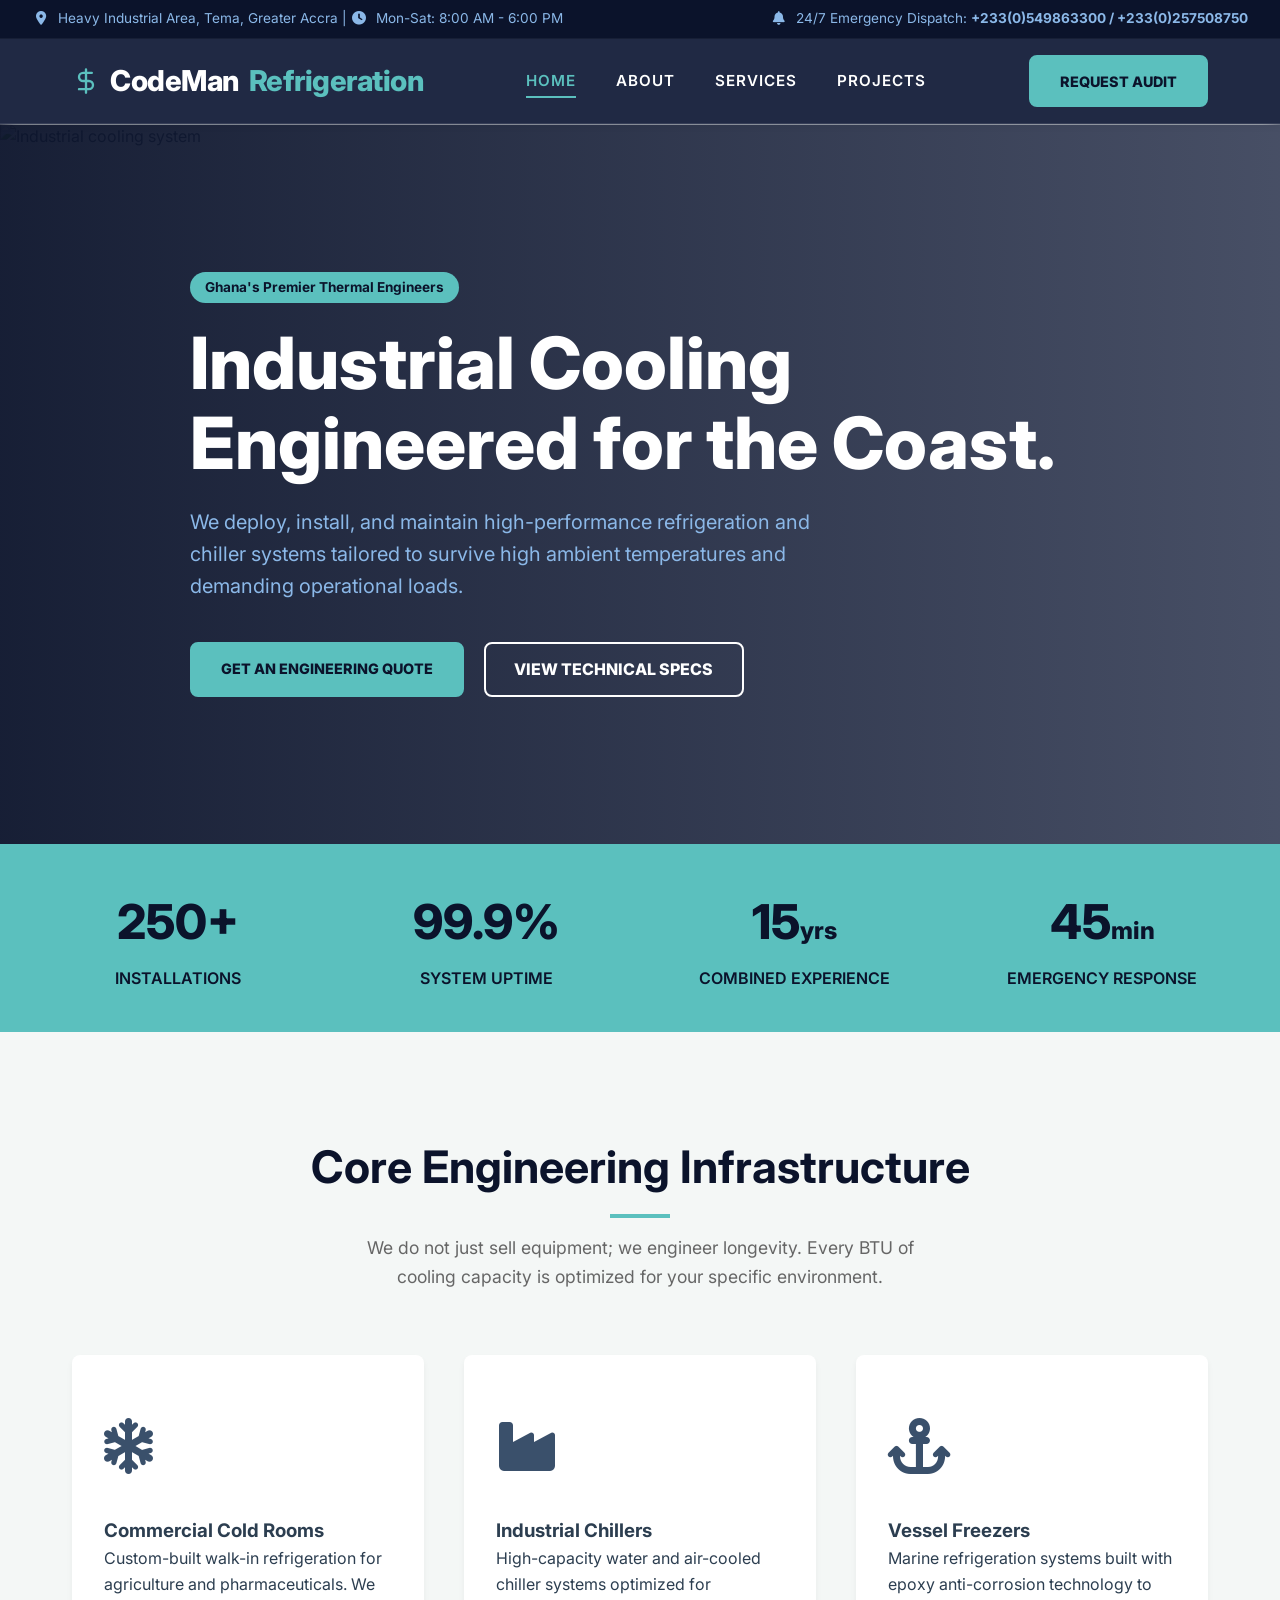
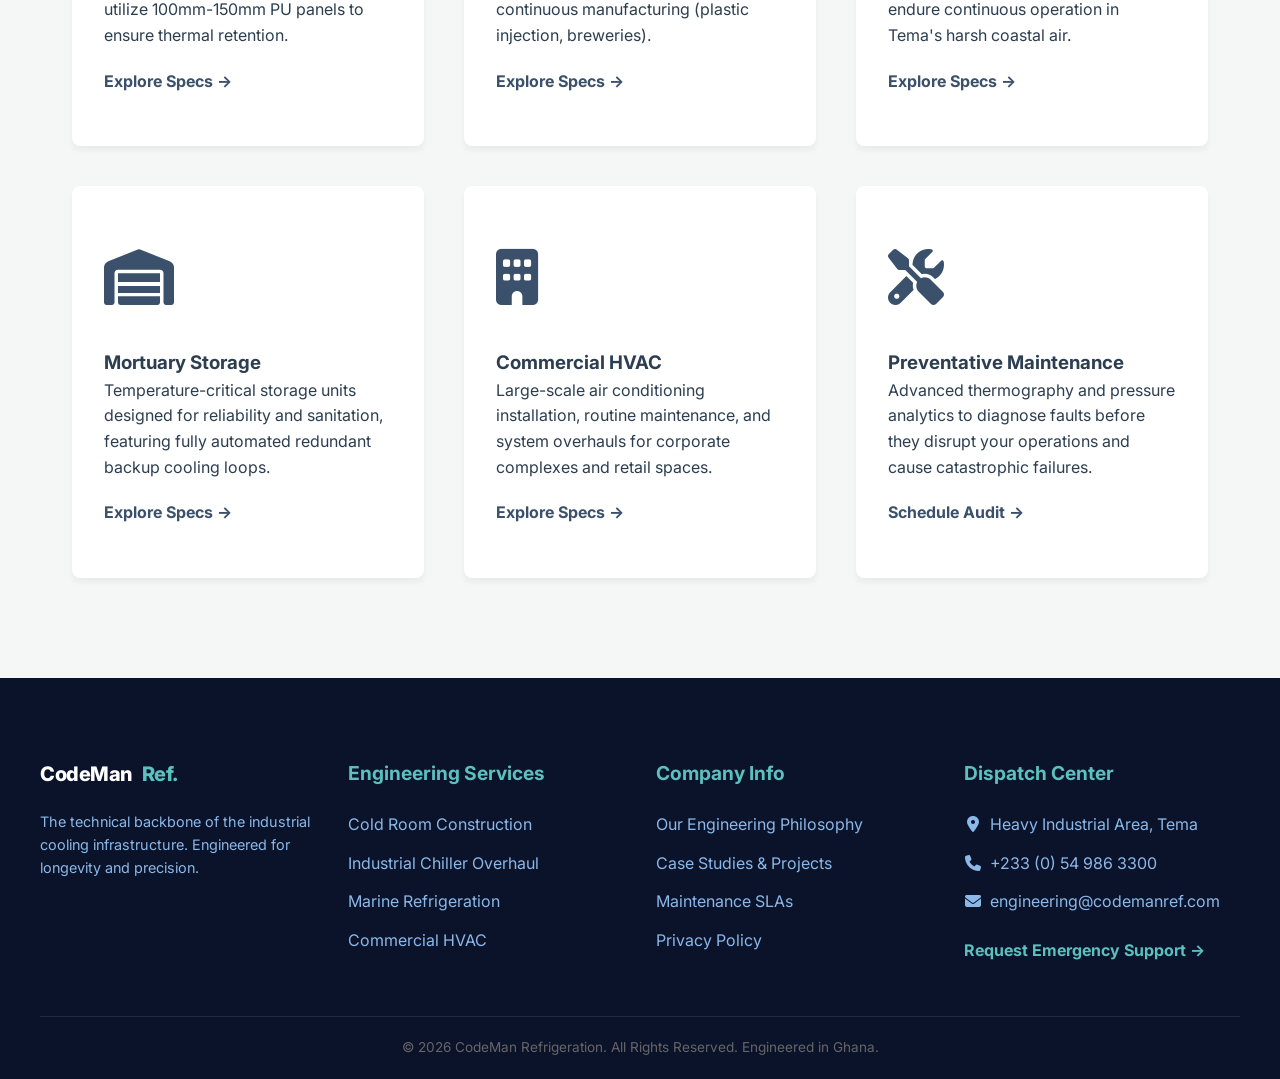
==== index.html @ f64a1ad2 "Add files via upload" ====
<!DOCTYPE html>
<html lang="en">
<head>
    <meta charset="UTF-8">
    <meta name="viewport" content="width=device-width, initial-scale=1.0">
    <meta name="description" content="Top-tier commercial cooling and industrial refrigeration engineering in Tema, Ghana.">
    <title>CodeMan Refrigeration | Top-Tier Cooling</title>
    <link rel="stylesheet" href="style.css">
    <link rel="stylesheet" href="https://cdnjs.cloudflare.com/ajax/libs/font-awesome/6.5.1/css/all.min.css">
</head>
<body>

    <div class="topbar">
        <div><i class="fa-solid fa-location-dot inline-icon"></i>Heavy Industrial Area, Tema, Greater Accra | <i class="fa-solid fa-clock inline-icon"></i>Mon-Sat: 8:00 AM - 6:00 PM</div>
        <div><i class="fa-solid fa-bell inline-icon"></i>24/7 Emergency Dispatch: <strong>+233(0)549863300 / +233(0)257508750</strong></div>
    </div>

    <header>
        <div class="nav-container">
            <a href="index.html" class="logo">
                <svg width="28" height="28" viewBox="0 0 24 24" fill="none" stroke="var(--highlight)" stroke-width="2" stroke-linecap="round" stroke-linejoin="round"><path d="M12 2v20M17 5H9.5a3.5 3.5 0 0 0 0 7h5a3.5 3.5 0 0 1 0 7H6"/></svg>
                CodeMan<span>Refrigeration</span>
            </a>
            <nav class="nav-links">
                <a href="index.html" class="active">Home</a>
                <a href="about.html">About</a>
                <a href="services.html">Services</a>
                <a href="projects.html">Projects</a>
            </nav>
            <a href="contact.html" class="btn-primary">Request Audit</a>
        </div>
    </header>

    <section class="hero" style="min-height: 80vh; position: relative; display: flex; align-items: center; overflow: hidden;">
        <!-- Image Slider -->
        <div class="hero-slider">
            <img class="hero-slide" src="https://images.unsplash.com/photo-1581092160562-40aa08e78837?ixlib=rb-4.0.3&auto=format&fit=crop&w=1920&q=80" alt="Industrial cooling system" style="display: block;">
            <img class="hero-slide" src="https://images.unsplash.com/photo-1581092918056-0c4c3acd3789?ixlib=rb-4.0.3&auto=format&fit=crop&w=1920&q=80" alt="Refrigeration unit" style="display: none;">
            <img class="hero-slide" src="https://images.unsplash.com/photo-1585771724684-38269d6639fd?ixlib=rb-4.0.3&auto=format&fit=crop&w=1920&q=80" alt="Industrial facility" style="display: none;">
            <img class="hero-slide" src="https://images.unsplash.com/photo-1581092156562-40aa08e78837?ixlib=rb-4.0.3&auto=format&fit=crop&w=1920&q=80" alt="Thermal systems" style="display: none;">
            <img class="hero-slide" src="https://images.unsplash.com/photo-1581092916550-e323be2ae537?ixlib=rb-4.0.3&auto=format&fit=crop&w=1920&q=80" alt="Cooling equipment" style="display: none;">
        </div>
        
        <!-- Dark Overlay -->
        <div class="hero-overlay"></div>
        
        <div class="container animate-fade-in" style="padding: 0 2rem; color: var(--text-light); position: relative; z-index: 2;">
            <span style="background: var(--highlight); color: var(--bg-dark); padding: 5px 15px; border-radius: 20px; font-weight: bold; font-size: 0.85rem; margin-bottom: 20px; display: inline-block;">Ghana's Premier Thermal Engineers</span>
            <h1 style="font-size: 4.5rem; line-height: 1.1; font-weight: 800; margin-bottom: 1.5rem; max-width: 900px;">Industrial Cooling Engineered for the Coast.</h1>
            <p style="font-size: 1.25rem; color: var(--text-muted); max-width: 650px; margin-bottom: 2.5rem;">We deploy, install, and maintain high-performance refrigeration and chiller systems tailored to survive high ambient temperatures and demanding operational loads.</p>
            <div style="display: flex; gap: 20px; flex-wrap: wrap;">
                <a href="contact.html" class="btn-primary">Get an Engineering Quote</a>
                <a href="services.html" class="btn-secondary">View Technical Specs</a>
            </div>
        </div>
    </section>

    <section style="background-color: var(--highlight); color: var(--bg-dark); padding: 40px 0;">
        <div class="container grid-4 text-center">
            <div>
                <h2 style="font-size: 3rem; font-weight: 800; margin-bottom: 5px;">250+</h2>
                <p style="font-weight: 600; text-transform: uppercase;">Installations</p>
            </div>
            <div>
                <h2 style="font-size: 3rem; font-weight: 800; margin-bottom: 5px;">99.9%</h2>
                <p style="font-weight: 600; text-transform: uppercase;">System Uptime</p>
            </div>
            <div>
                <h2 style="font-size: 3rem; font-weight: 800; margin-bottom: 5px;">15<span style="font-size: 1.5rem;">yrs</span></h2>
                <p style="font-weight: 600; text-transform: uppercase;">Combined Experience</p>
            </div>
            <div>
                <h2 style="font-size: 3rem; font-weight: 800; margin-bottom: 5px;">45<span style="font-size: 1.5rem;">min</span></h2>
                <p style="font-weight: 600; text-transform: uppercase;">Emergency Response</p>
            </div>
        </div>
    </section>

    <section class="section-padding container">
        <div class="section-header">
            <h2>Core Engineering Infrastructure</h2>
            <p style="color: #666; font-size: 1.1rem; max-width: 600px; margin: 0 auto;">We do not just sell equipment; we engineer longevity. Every BTU of cooling capacity is optimized for your specific environment.</p>
        </div>
        
        <div class="grid-3">
            <article class="service-card">
                <div class="service-icon"><i class="fa-solid fa-snowflake"></i></div>
                <h3>Commercial Cold Rooms</h3>
                <p style="flex-grow: 1;">Custom-built walk-in refrigeration for agriculture and pharmaceuticals. We utilize 100mm-150mm PU panels to ensure thermal retention.</p>
                <a href="services.html#coldrooms" style="color: var(--accent-blue); font-weight: bold; text-decoration: none; margin-top: 20px; display: inline-block;">Explore Specs &rarr;</a>
            </article>
            
            <article class="service-card">
                <div class="service-icon"><i class="fa-solid fa-industry"></i></div>
                <h3>Industrial Chillers</h3>
                <p style="flex-grow: 1;">High-capacity water and air-cooled chiller systems optimized for continuous manufacturing (plastic injection, breweries).</p>
                <a href="services.html#chillers" style="color: var(--accent-blue); font-weight: bold; text-decoration: none; margin-top: 20px; display: inline-block;">Explore Specs &rarr;</a>
            </article>
            
            <article class="service-card">
                <div class="service-icon"><i class="fa-solid fa-anchor"></i></div>
                <h3>Vessel Freezers</h3>
                <p style="flex-grow: 1;">Marine refrigeration systems built with epoxy anti-corrosion technology to endure continuous operation in Tema's harsh coastal air.</p>
                <a href="services.html#marine" style="color: var(--accent-blue); font-weight: bold; text-decoration: none; margin-top: 20px; display: inline-block;">Explore Specs &rarr;</a>
            </article>

            <article class="service-card">
                <div class="service-icon"><i class="fa-solid fa-warehouse"></i></div>
                <h3>Mortuary Storage</h3>
                <p style="flex-grow: 1;">Temperature-critical storage units designed for reliability and sanitation, featuring fully automated redundant backup cooling loops.</p>
                <a href="services.html#mortuary" style="color: var(--accent-blue); font-weight: bold; text-decoration: none; margin-top: 20px; display: inline-block;">Explore Specs &rarr;</a>
            </article>

            <article class="service-card">
                <div class="service-icon"><i class="fa-solid fa-building"></i></div>
                <h3>Commercial HVAC</h3>
                <p style="flex-grow: 1;">Large-scale air conditioning installation, routine maintenance, and system overhauls for corporate complexes and retail spaces.</p>
                <a href="services.html#hvac" style="color: var(--accent-blue); font-weight: bold; text-decoration: none; margin-top: 20px; display: inline-block;">Explore Specs &rarr;</a>
            </article>

            <article class="service-card">
                <div class="service-icon"><i class="fa-solid fa-tools"></i></div>
                <h3>Preventative Maintenance</h3>
                <p style="flex-grow: 1;">Advanced thermography and pressure analytics to diagnose faults before they disrupt your operations and cause catastrophic failures.</p>
                <a href="contact.html" style="color: var(--accent-blue); font-weight: bold; text-decoration: none; margin-top: 20px; display: inline-block;">Schedule Audit &rarr;</a>
            </article>
        </div>
    </section>

    <footer class="fat-footer">
        <div class="container grid-4 footer-top">
            <div style="grid-column: span 1;">
                <a href="index.html" class="logo" style="margin-bottom: 20px;">CodeMan<span>Ref.</span></a>
                <p style="color: var(--text-muted); font-size: 0.9rem;">The technical backbone of the industrial cooling infrastructure. Engineered for longevity and precision.</p>
            </div>
            
            <div class="footer-lists">
                <h4>Engineering Services</h4>
                <ul>
                    <li><a href="services.html#coldrooms">Cold Room Construction</a></li>
                    <li><a href="services.html#chillers">Industrial Chiller Overhaul</a></li>
                    <li><a href="services.html#marine">Marine Refrigeration</a></li>
                    <li><a href="services.html#hvac">Commercial HVAC</a></li>
                </ul>
            </div>

            <div class="footer-lists">
                <h4>Company Info</h4>
                <ul>
                    <li><a href="about.html">Our Engineering Philosophy</a></li>
                    <li><a href="projects.html">Case Studies & Projects</a></li>
                    <li><a href="terms.html">Maintenance SLAs</a></li>
                    <li><a href="privacy.html">Privacy Policy</a></li>
                </ul>
            </div>

            <div class="footer-lists">
                <h4>Dispatch Center</h4>
                <ul>
                    <li style="color: var(--text-muted);"><i class="fa-solid fa-location-dot inline-icon"></i>Heavy Industrial Area, Tema</li>
                    <li style="color: var(--text-muted);"><i class="fa-solid fa-phone inline-icon"></i>+233 (0) 54 986 3300</li>
                    <li style="color: var(--text-muted);"><i class="fa-solid fa-envelope inline-icon"></i>engineering@codemanref.com</li>
                    <li><a href="contact.html" style="color: var(--highlight); font-weight: bold; display: inline-block; margin-top: 10px;">Request Emergency Support &rarr;</a></li>
                </ul>
            </div>
        </div>
        <div class="container text-center" style="font-size: 0.85rem; color: #666;">
            <p>&copy; 2026 CodeMan Refrigeration. All Rights Reserved. Engineered in Ghana.</p>
        </div>
    </footer>

    <script>
        // Hero Image Slider Auto-Rotate
        let currentSlide = 0;
        const slides = document.querySelectorAll('.hero-slide');
        const totalSlides = slides.length;

        function showSlide(n) {
            slides.forEach(slide => slide.classList.remove('active'));
            slides[n].classList.add('active');
        }

        function nextSlide() {
            currentSlide = (currentSlide + 1) % totalSlides;
            showSlide(currentSlide);
        }

        // Initialize first slide as active
        showSlide(0);

        // Auto-rotate every 5 seconds
        setInterval(nextSlide, 5000);
    </script>

</body>
</html>
---- style.css ----
/* ==========================================================================
   CodeMan Refrigeration - Master Stylesheet
   ========================================================================== */

@import url('https://fonts.googleapis.com/css2?family=Inter:wght@300;400;600;800&family=Roboto+Mono:wght@400;700&display=swap');

:root {
    /* Color Palette */
    --bg-dark: #0B132B;
    --bg-panel: #1C2541;
    --accent-blue: #3A506B;
    --highlight: #5BC0BE;
    --highlight-hover: #4eb0ae;
    --text-light: #FFFFFF;
    --text-muted: #8bb8e8;
    --bg-light: #f4f7f6;
    --text-dark: #2c3e50;
    --danger: #e74c3c;
    --success: #2ecc71;

    /* Typography */
    --font-primary: 'Inter', sans-serif;
    --font-mono: 'Roboto Mono', monospace;

    /* Layout & Transitions */
    --transition: all 0.3s cubic-bezier(0.25, 0.8, 0.25, 1);
    --radius: 8px;
    --shadow-sm: 0 4px 6px rgba(0,0,0,0.05);
    --shadow-md: 0 10px 30px rgba(0,0,0,0.1);
}

/* --- Base Reset & Accessibility --- */
*, *::before, *::after {
    margin: 0;
    padding: 0;
    box-sizing: border-box;
}

html {
    scroll-behavior: smooth;
}

body {
    font-family: var(--font-primary);
    background-color: var(--bg-light);
    color: var(--text-dark);
    line-height: 1.6;
    overflow-x: hidden;
}

/* Custom Scrollbar */
::-webkit-scrollbar { width: 10px; }
::-webkit-scrollbar-track { background: var(--bg-light); }
::-webkit-scrollbar-thumb { background: var(--accent-blue); border-radius: 5px; }
::-webkit-scrollbar-thumb:hover { background: var(--bg-panel); }

/* --- Topbar & Navigation --- */
.topbar {
    background-color: var(--bg-dark);
    color: var(--text-muted);
    font-size: 0.85rem;
    padding: 8px 2rem;
    display: flex;
    justify-content: space-between;
    border-bottom: 1px solid rgba(255,255,255,0.05);
}

header {
    background-color: rgba(28, 37, 65, 0.98);
    backdrop-filter: blur(10px);
    position: sticky;
    width: 100%;
    top: 0;
    z-index: 1000;
    border-bottom: 1px solid rgba(255, 255, 255, 0.1);
    box-shadow: var(--shadow-sm);
}

.nav-container {
    max-width: 1200px;
    margin: 0 auto;
    padding: 1rem 2rem;
    display: flex;
    justify-content: space-between;
    align-items: center;
}

.logo {
    font-size: 1.8rem;
    font-weight: 800;
    color: var(--text-light);
    text-decoration: none;
    letter-spacing: -0.5px;
    display: flex;
    align-items: center;
    gap: 10px;
}

.logo span { color: var(--highlight); }

.nav-links {
    display: flex;
    gap: 2.5rem;
}

.nav-links a {
    color: var(--text-light);
    text-decoration: none;
    font-weight: 600;
    font-size: 0.95rem;
    text-transform: uppercase;
    letter-spacing: 1px;
    position: relative;
    transition: var(--transition);
}

.nav-links a::after {
    content: '';
    position: absolute;
    width: 0;
    height: 2px;
    bottom: -5px;
    left: 0;
    background-color: var(--highlight);
    transition: var(--transition);
}

.nav-links a:hover::after, .nav-links a.active::after { width: 100%; }
.nav-links a:hover, .nav-links a.active { color: var(--highlight); }

/* --- Buttons --- */
.btn-primary {
    background-color: var(--highlight);
    color: var(--bg-dark);
    padding: 0.8rem 1.8rem;
    border-radius: var(--radius);
    text-decoration: none;
    font-weight: 800;
    text-transform: uppercase;
    font-size: 0.9rem;
    transition: var(--transition);
    border: 2px solid var(--highlight);
    cursor: pointer;
    display: inline-block;
}

.btn-primary:hover {
    background-color: transparent;
    color: var(--highlight);
    transform: translateY(-2px);
    box-shadow: 0 4px 15px rgba(91, 192, 190, 0.3);
}

.btn-secondary {
    background-color: transparent;
    color: var(--text-light);
    padding: 0.8rem 1.8rem;
    border-radius: var(--radius);
    text-decoration: none;
    font-weight: 800;
    text-transform: uppercase;
    border: 2px solid var(--text-light);
    transition: var(--transition);
}

.btn-secondary:hover {
    background-color: var(--text-light);
    color: var(--bg-dark);
}
.inline-icon {
    display: inline-block;
    width: 1.1rem;
    margin-right: 0.5rem;
    text-align: center;
}
/* --- Layout & Utilities --- */
.section-padding { padding: 100px 2rem; }
.container { max-width: 1200px; margin: 0 auto; }
.text-center { text-align: center; }
.mt-2 { margin-top: 2rem; }
.mb-2 { margin-bottom: 2rem; }

.section-header {
    text-align: center;
    margin-bottom: 4rem;
    max-width: 800px;
    margin-left: auto;
    margin-right: auto;
}

.section-header h2 {
    font-size: 2.8rem;
    color: var(--bg-dark);
    margin-bottom: 1rem;
    position: relative;
    padding-bottom: 15px;
}

.section-header h2::after {
    content: '';
    position: absolute;
    bottom: 0;
    left: 50%;
    transform: translateX(-50%);
    width: 60px;
    height: 4px;
    background-color: var(--highlight);
}

/* --- Grids & Cards --- */
.grid-2 { display: grid; grid-template-columns: repeat(2, 1fr); gap: 3rem; }
.grid-3 { display: grid; grid-template-columns: repeat(auto-fit, minmax(320px, 1fr)); gap: 2.5rem; }
.grid-4 { display: grid; grid-template-columns: repeat(auto-fit, minmax(250px, 1fr)); gap: 2rem; }

.service-card {
    background: #ffffff;
    padding: 3rem 2rem;
    border-radius: var(--radius);
    box-shadow: var(--shadow-sm);
    transition: var(--transition);
    border-bottom: 4px solid transparent;
    height: 100%;
    display: flex;
    flex-direction: column;
}

.service-card:hover {
    transform: translateY(-10px);
    border-bottom: 4px solid var(--highlight);
    box-shadow: var(--shadow-md);
}

.service-icon {
    font-size: 3.5rem;
    margin-bottom: 1.5rem;
    color: var(--accent-blue);
}

/* --- Tables (For Technical Specs) --- */
.tech-table {
    width: 100%;
    border-collapse: collapse;
    margin: 2rem 0;
    background: white;
    box-shadow: var(--shadow-sm);
    border-radius: var(--radius);
    overflow: hidden;
}

.tech-table th, .tech-table td {
    padding: 15px 20px;
    text-align: left;
    border-bottom: 1px solid #eee;
}

.tech-table th {
    background-color: var(--bg-dark);
    color: white;
    font-weight: 600;
}

.tech-table tr:hover { background-color: #f9fcfb; }

/* --- Fat Footer --- */
.fat-footer {
    background-color: var(--bg-dark);
    color: var(--text-light);
    padding: 80px 2rem 20px;
}

.footer-top { border-bottom: 1px solid rgba(255,255,255,0.1); padding-bottom: 40px; margin-bottom: 20px; }
.footer-lists h4 { color: var(--highlight); margin-bottom: 1.5rem; font-size: 1.2rem; }
.footer-lists ul { list-style: none; }
.footer-lists li { margin-bottom: 0.8rem; }
.footer-lists a { color: var(--text-muted); text-decoration: none; transition: var(--transition); }
.footer-lists a:hover { color: var(--highlight); padding-left: 5px; }

/* Ensure footer columns are equal width and content wraps correctly */
.fat-footer .grid-4 { grid-template-columns: repeat(4, 1fr); }
.fat-footer .grid-4 > div { min-width: 0; }
.fat-footer .logo { font-size: 1.25rem; margin-bottom: 0.6rem; }

/* --- Hero Slider --- */
.hero-slider {
    position: absolute;
    top: 0;
    left: 0;
    width: 100%;
    height: 100%;
    z-index: 1;
}

.hero-slide {
    position: absolute;
    top: 0;
    left: 0;
    width: 100%;
    height: 100%;
    object-fit: cover;
    opacity: 0;
    transition: opacity 1s ease-in-out;
}

.hero-slide.active {
    opacity: 1;
}

.hero-overlay {
    position: absolute;
    top: 0;
    left: 0;
    width: 100%;
    height: 100%;
    background: linear-gradient(to right, rgba(11, 19, 43, 0.95), rgba(28, 37, 65, 0.8));
    z-index: 1;
}

/* --- Animations --- */
@keyframes fadeIn {
    from { opacity: 0; transform: translateY(20px); }
    to { opacity: 1; transform: translateY(0); }
}

.animate-fade-in {
    animation: fadeIn 1s cubic-bezier(0.25, 0.8, 0.25, 1) forwards;
}

/* --- Responsive Media Queries --- */
@media (max-width: 992px) {
    .grid-2 { grid-template-columns: 1fr; }
    .hero-content h1 { font-size: 3rem; }
}

@media (max-width: 768px) {
    .nav-links { display: none; /* In production, add a JS hamburger menu here */ }
    .topbar { flex-direction: column; text-align: center; gap: 10px; }
    .section-header h2 { font-size: 2.2rem; }
}
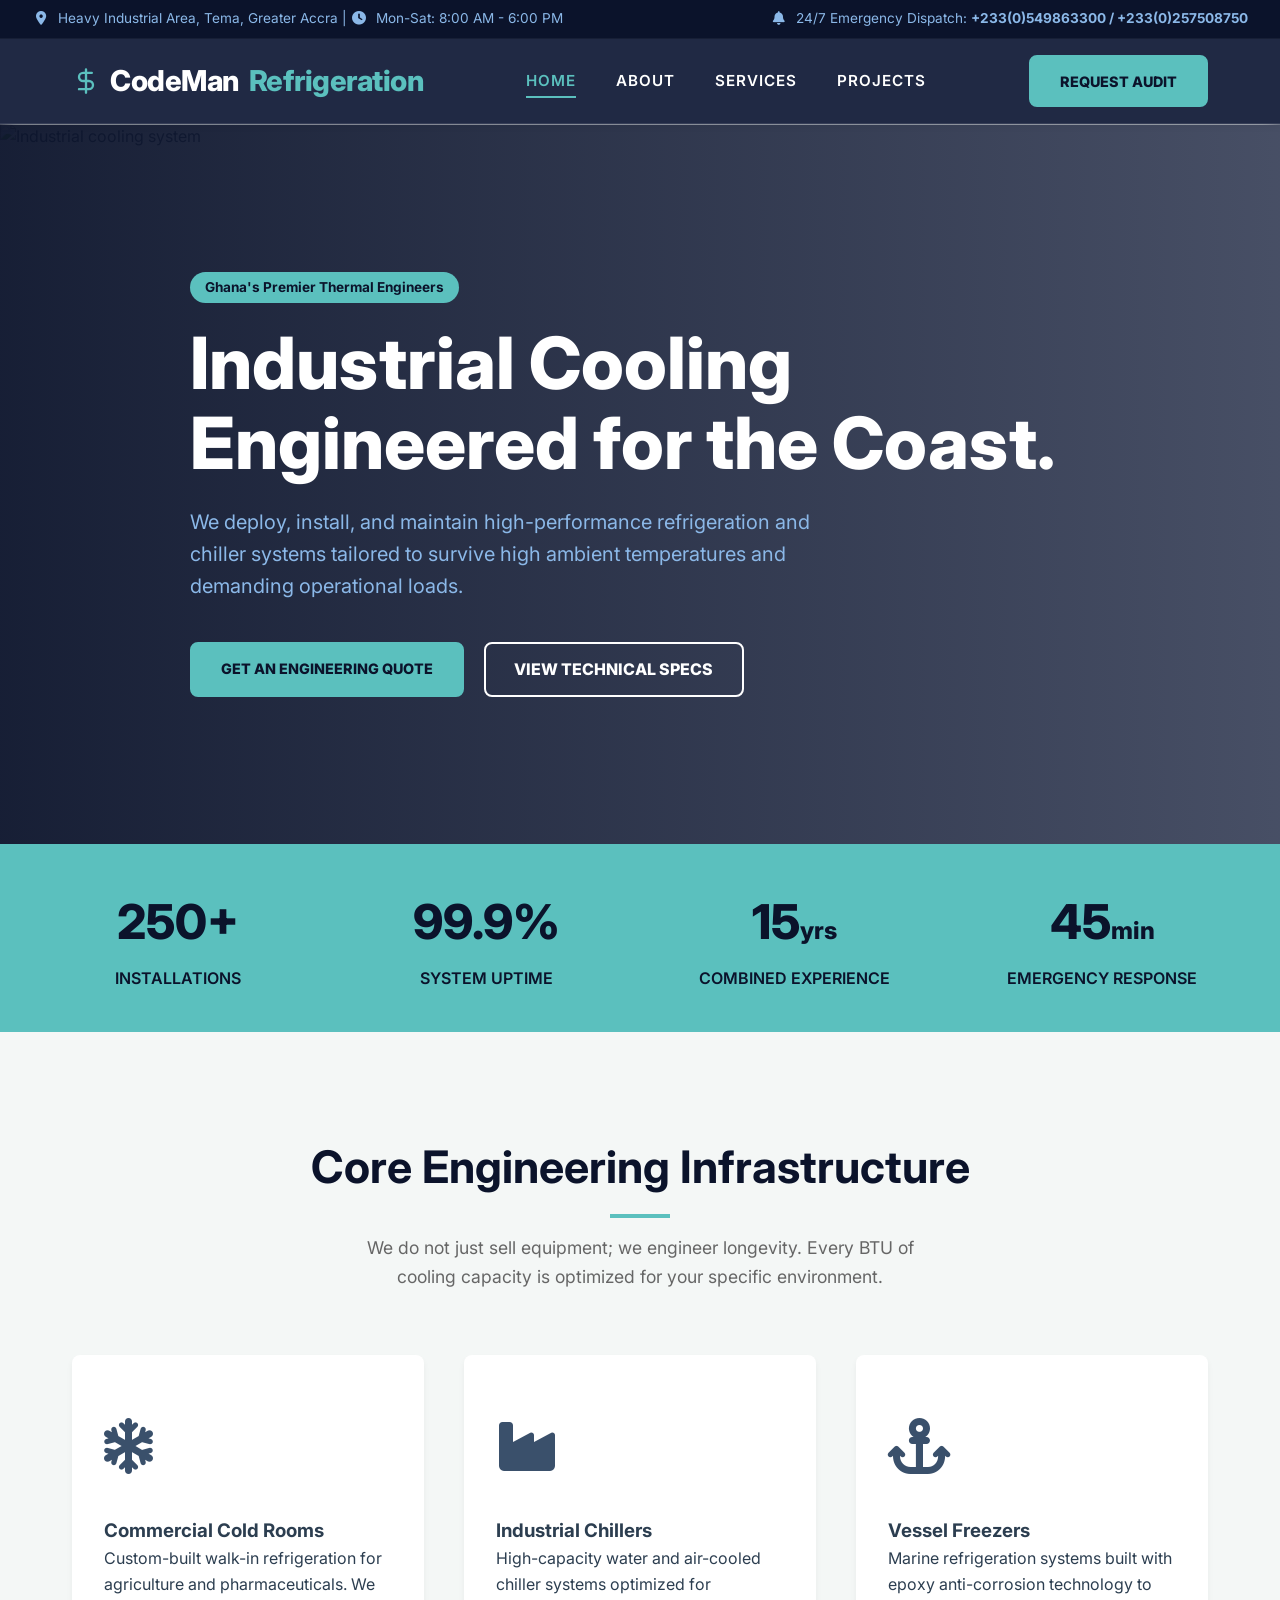
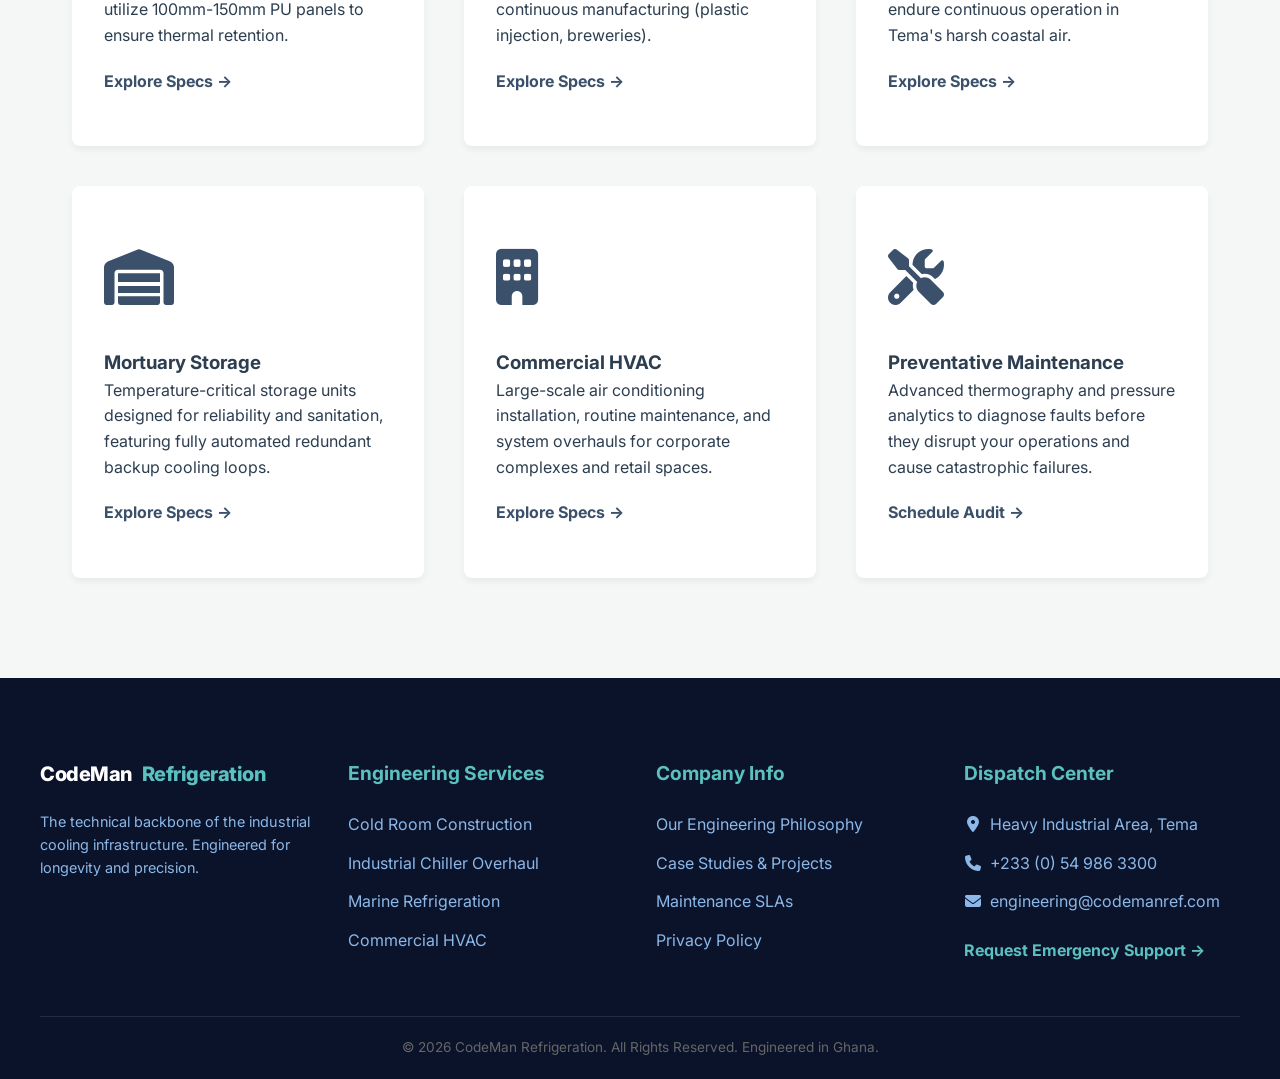
==== commit 0de84e04: "Update index.html" ====
--- a/index.html
+++ b/index.html
@@ -130,7 +130,7 @@
     <footer class="fat-footer">
         <div class="container grid-4 footer-top">
             <div style="grid-column: span 1;">
-                <a href="index.html" class="logo" style="margin-bottom: 20px;">CodeMan<span>Ref.</span></a>
+                <a href="index.html" class="logo" style="margin-bottom: 20px;">CodeMan<span>Refrigeration</span></a>
                 <p style="color: var(--text-muted); font-size: 0.9rem;">The technical backbone of the industrial cooling infrastructure. Engineered for longevity and precision.</p>
             </div>
             
--- a/style.css
+++ b/style.css
@@ -327,12 +327,101 @@
 
 /* --- Responsive Media Queries --- */
 @media (max-width: 992px) {
-    .grid-2 { grid-template-columns: 1fr; }
-    .hero-content h1 { font-size: 3rem; }
+    .grid-2, .grid-3, .grid-4 { grid-template-columns: 1fr; }
+    .section-padding { padding: 70px 1.5rem; }
+    .hero { min-height: 65vh; }
+    .hero h1 { font-size: 3rem !important; max-width: 100% !important; }
+    .hero p { font-size: 1rem !important; max-width: 100% !important; }
+    .service-card { padding: 2rem 1.5rem; }
+    .service-card h3 { font-size: 1.4rem; }
+    .tech-table th, .tech-table td { padding: 12px 14px; }
 }
 
 @media (max-width: 768px) {
-    .nav-links { display: none; /* In production, add a JS hamburger menu here */ }
-    .topbar { flex-direction: column; text-align: center; gap: 10px; }
-    .section-header h2 { font-size: 2.2rem; }
-}+    .topbar {
+        flex-direction: column;
+        text-align: center;
+        gap: 10px;
+        padding: 12px 1rem;
+    }
+
+    header .nav-container {
+        flex-direction: column;
+        align-items: stretch;
+        gap: 1rem;
+        padding: 1rem;
+    }
+
+    .logo {
+        font-size: 1.5rem;
+        justify-content: center;
+    }
+
+    .nav-links {
+        display: flex;
+        flex-wrap: wrap;
+        justify-content: center;
+        gap: 0.5rem;
+        width: 100%;
+        padding: 0;
+        margin: 0;
+    }
+
+    .nav-links a {
+        font-size: 0.9rem;
+        padding: 0.55rem 0.75rem;
+        border-radius: 999px;
+        background: rgba(255,255,255,0.08);
+        white-space: nowrap;
+    }
+
+    .nav-links a:hover,
+    .nav-links a.active {
+        background: rgba(91, 192, 190, 0.15);
+    }
+
+    .btn-primary,
+    .btn-secondary {
+        width: 100%;
+        text-align: center;
+        padding-left: 0;
+        padding-right: 0;
+    }
+
+    .section-header h2 { font-size: 2rem; }
+    .section-header { margin-bottom: 2.5rem; }
+
+    .hero { min-height: 60vh; padding-top: 1rem; padding-bottom: 1rem; }
+    .hero-overlay { background: linear-gradient(to top, rgba(11, 19, 43, 0.95), rgba(28, 37, 65, 0.6)); }
+
+    .hero .container { padding: 0 1rem; }
+    .hero h1,
+    .hero p,
+    .section-header p,
+    .service-card p,
+    .footer-lists li {
+        word-break: break-word;
+        overflow-wrap: break-word;
+    }
+
+    .fat-footer .grid-4 { grid-template-columns: 1fr; gap: 1.5rem; }
+    .fat-footer { padding: 60px 1rem 20px; }
+    .footer-top { display: grid; grid-template-columns: 1fr; gap: 2rem; border-bottom: none; padding-bottom: 0; margin-bottom: 0; }
+    .fat-footer .logo { margin-bottom: 0.75rem; }
+}
+
+@media (max-width: 576px) {
+    .nav-links { gap: 0.4rem; }
+    .nav-links a { font-size: 0.82rem; padding: 0.5rem 0.7rem; }
+    .section-padding { padding: 55px 0.9rem; }
+    .hero h1 { font-size: 2.2rem !important; line-height: 1.1; }
+    .hero p { font-size: 0.95rem !important; }
+    .section-header h2 { font-size: 1.8rem; }
+    .grid-2, .grid-3, .grid-4 { gap: 1.25rem; }
+    .service-card { padding: 1.3rem 1rem; }
+    .service-card h3 { font-size: 1.25rem; }
+    .footer-lists h4 { font-size: 1.05rem; }
+    .fat-footer { padding: 50px 0.9rem 20px; }
+    .footer-top { gap: 1.25rem; }
+    .footer-lists ul { padding-left: 0; }
+}
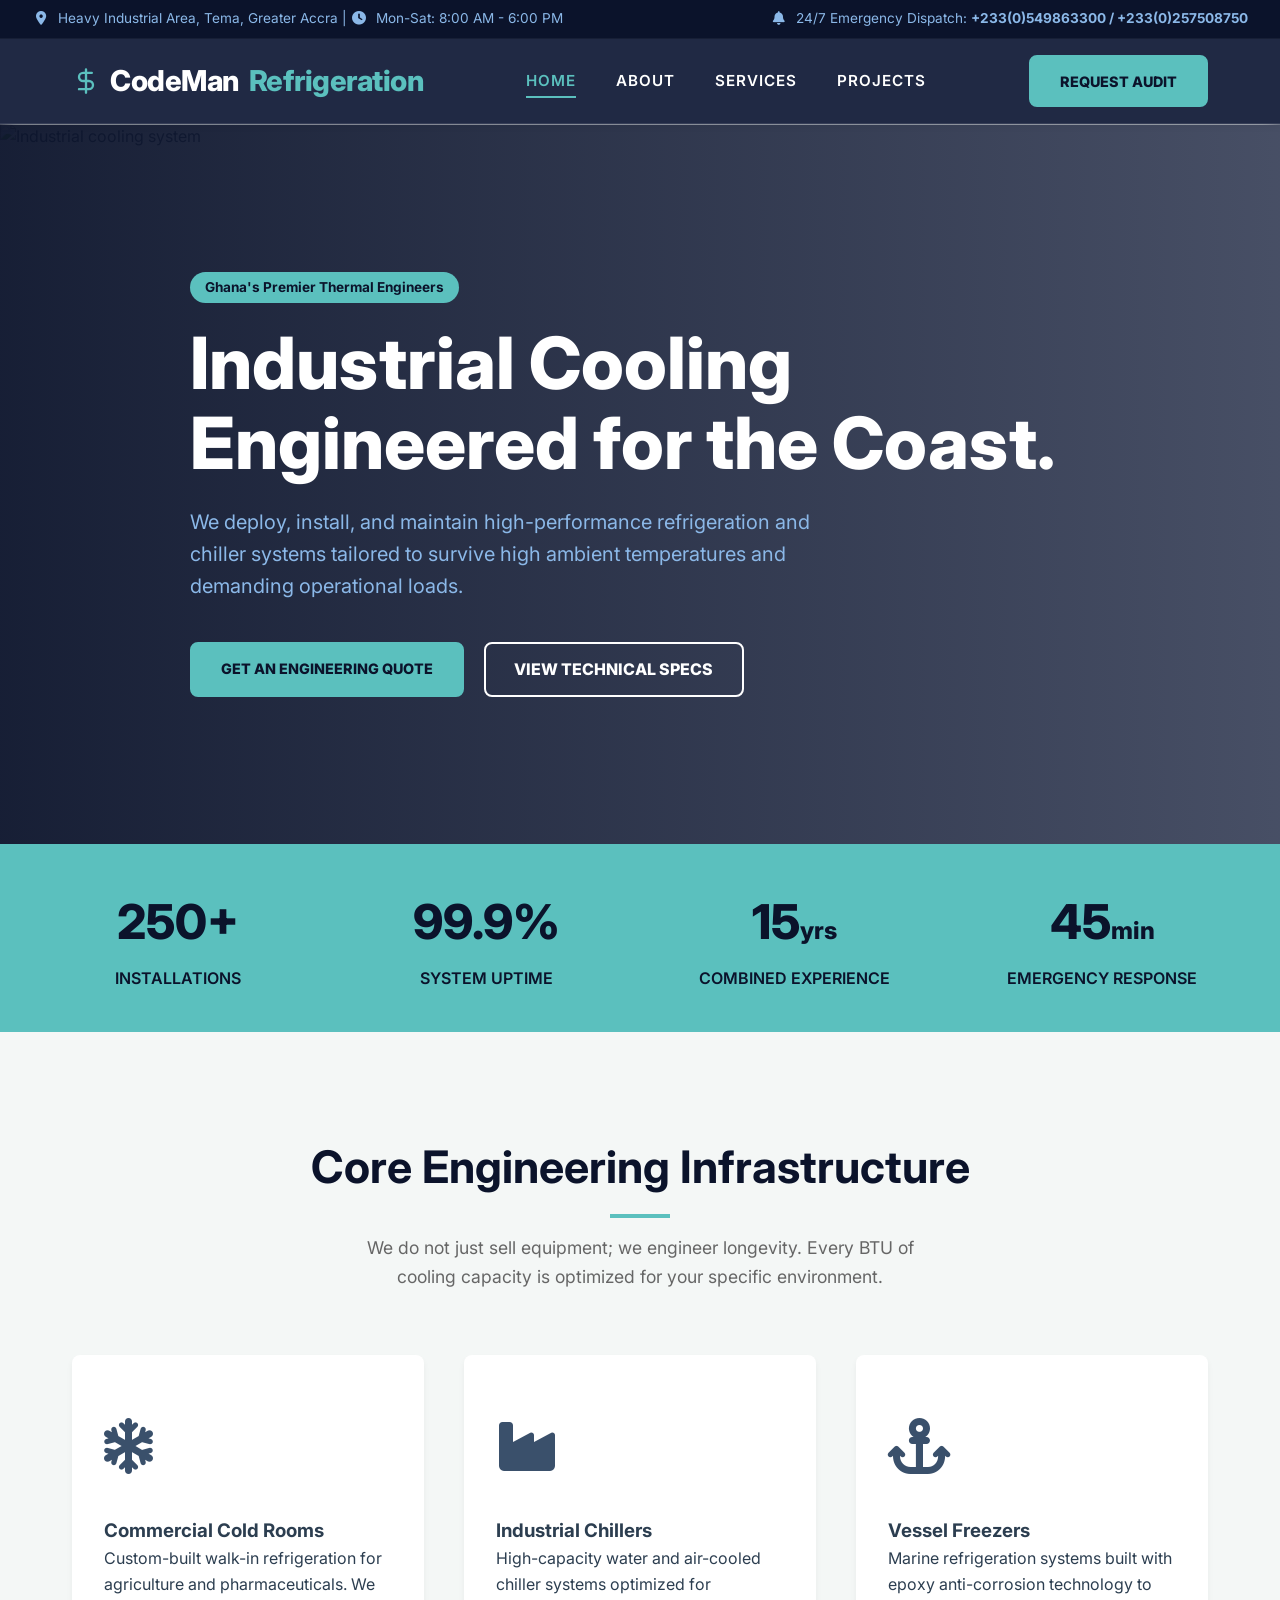
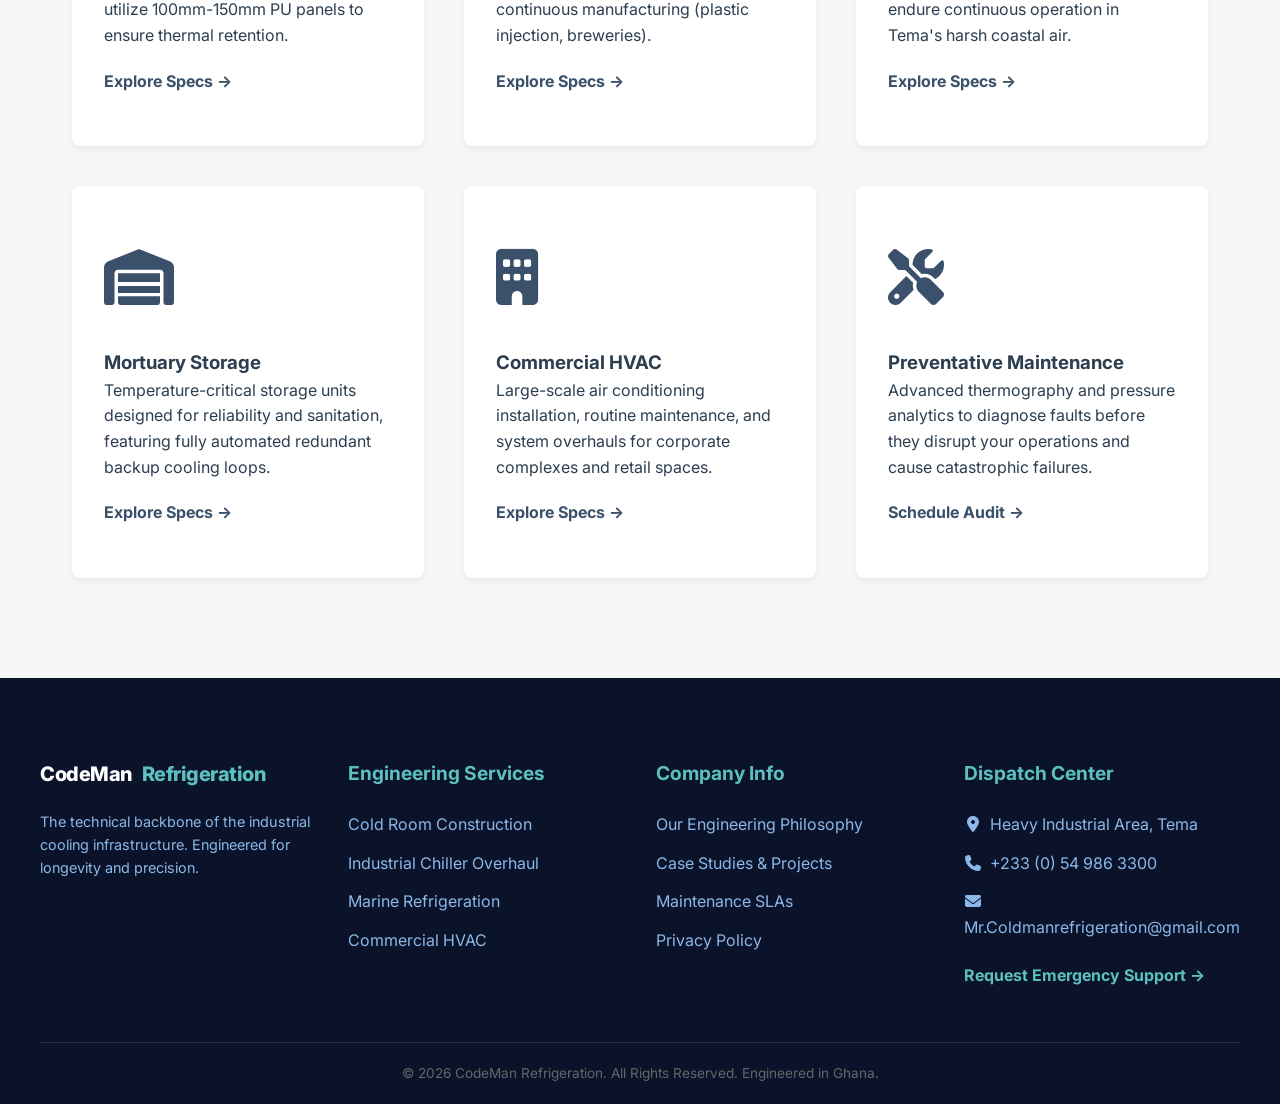
==== commit 4609953a: "Update index.html" ====
--- a/index.html
+++ b/index.html
@@ -158,8 +158,8 @@
                 <h4>Dispatch Center</h4>
                 <ul>
                     <li style="color: var(--text-muted);"><i class="fa-solid fa-location-dot inline-icon"></i>Heavy Industrial Area, Tema</li>
-                    <li style="color: var(--text-muted);"><i class="fa-solid fa-phone inline-icon"></i>+233 (0) 54 986 3300</li>
-                    <li style="color: var(--text-muted);"><i class="fa-solid fa-envelope inline-icon"></i>engineering@codemanref.com</li>
+                    <li style="color: var(--text-muted);"><i class="fa-solid fa-phone inline-icon"></i>+233 (0) 54 986 3300</li>
+                    <li style="color: var(--text-muted);"><i class="fa-solid fa-envelope inline-icon"></i><a href="mailto:Mr.Coldmanrefrigeration@gmail.com" style="color: var(--text-muted); text-decoration: none;">Mr.Coldmanrefrigeration@gmail.com</a></li>
                     <li><a href="contact.html" style="color: var(--highlight); font-weight: bold; display: inline-block; margin-top: 10px;">Request Emergency Support &rarr;</a></li>
                 </ul>
             </div>
--- a/style.css
+++ b/style.css
@@ -1,427 +1,497 @@
-/* ==========================================================================
-   CodeMan Refrigeration - Master Stylesheet
-   ========================================================================== */
-
-@import url('https://fonts.googleapis.com/css2?family=Inter:wght@300;400;600;800&family=Roboto+Mono:wght@400;700&display=swap');
-
-:root {
-    /* Color Palette */
-    --bg-dark: #0B132B;
-    --bg-panel: #1C2541;
-    --accent-blue: #3A506B;
-    --highlight: #5BC0BE;
-    --highlight-hover: #4eb0ae;
-    --text-light: #FFFFFF;
-    --text-muted: #8bb8e8;
-    --bg-light: #f4f7f6;
-    --text-dark: #2c3e50;
-    --danger: #e74c3c;
-    --success: #2ecc71;
-
-    /* Typography */
-    --font-primary: 'Inter', sans-serif;
-    --font-mono: 'Roboto Mono', monospace;
-
-    /* Layout & Transitions */
-    --transition: all 0.3s cubic-bezier(0.25, 0.8, 0.25, 1);
-    --radius: 8px;
-    --shadow-sm: 0 4px 6px rgba(0,0,0,0.05);
-    --shadow-md: 0 10px 30px rgba(0,0,0,0.1);
-}
-
-/* --- Base Reset & Accessibility --- */
-*, *::before, *::after {
-    margin: 0;
-    padding: 0;
-    box-sizing: border-box;
-}
-
-html {
-    scroll-behavior: smooth;
-}
-
-body {
-    font-family: var(--font-primary);
-    background-color: var(--bg-light);
-    color: var(--text-dark);
-    line-height: 1.6;
-    overflow-x: hidden;
-}
-
-/* Custom Scrollbar */
-::-webkit-scrollbar { width: 10px; }
-::-webkit-scrollbar-track { background: var(--bg-light); }
-::-webkit-scrollbar-thumb { background: var(--accent-blue); border-radius: 5px; }
-::-webkit-scrollbar-thumb:hover { background: var(--bg-panel); }
-
-/* --- Topbar & Navigation --- */
-.topbar {
-    background-color: var(--bg-dark);
-    color: var(--text-muted);
-    font-size: 0.85rem;
-    padding: 8px 2rem;
-    display: flex;
-    justify-content: space-between;
-    border-bottom: 1px solid rgba(255,255,255,0.05);
-}
-
-header {
-    background-color: rgba(28, 37, 65, 0.98);
-    backdrop-filter: blur(10px);
-    position: sticky;
-    width: 100%;
-    top: 0;
-    z-index: 1000;
-    border-bottom: 1px solid rgba(255, 255, 255, 0.1);
-    box-shadow: var(--shadow-sm);
-}
-
-.nav-container {
-    max-width: 1200px;
-    margin: 0 auto;
-    padding: 1rem 2rem;
-    display: flex;
-    justify-content: space-between;
-    align-items: center;
-}
-
-.logo {
-    font-size: 1.8rem;
-    font-weight: 800;
-    color: var(--text-light);
-    text-decoration: none;
-    letter-spacing: -0.5px;
-    display: flex;
-    align-items: center;
-    gap: 10px;
-}
-
-.logo span { color: var(--highlight); }
-
-.nav-links {
-    display: flex;
-    gap: 2.5rem;
-}
-
-.nav-links a {
-    color: var(--text-light);
-    text-decoration: none;
-    font-weight: 600;
-    font-size: 0.95rem;
-    text-transform: uppercase;
-    letter-spacing: 1px;
-    position: relative;
-    transition: var(--transition);
-}
-
-.nav-links a::after {
-    content: '';
-    position: absolute;
-    width: 0;
-    height: 2px;
-    bottom: -5px;
-    left: 0;
-    background-color: var(--highlight);
-    transition: var(--transition);
-}
-
-.nav-links a:hover::after, .nav-links a.active::after { width: 100%; }
-.nav-links a:hover, .nav-links a.active { color: var(--highlight); }
-
-/* --- Buttons --- */
-.btn-primary {
-    background-color: var(--highlight);
-    color: var(--bg-dark);
-    padding: 0.8rem 1.8rem;
-    border-radius: var(--radius);
-    text-decoration: none;
-    font-weight: 800;
-    text-transform: uppercase;
-    font-size: 0.9rem;
-    transition: var(--transition);
-    border: 2px solid var(--highlight);
-    cursor: pointer;
-    display: inline-block;
-}
-
-.btn-primary:hover {
-    background-color: transparent;
-    color: var(--highlight);
-    transform: translateY(-2px);
-    box-shadow: 0 4px 15px rgba(91, 192, 190, 0.3);
-}
-
-.btn-secondary {
-    background-color: transparent;
-    color: var(--text-light);
-    padding: 0.8rem 1.8rem;
-    border-radius: var(--radius);
-    text-decoration: none;
-    font-weight: 800;
-    text-transform: uppercase;
-    border: 2px solid var(--text-light);
-    transition: var(--transition);
-}
-
-.btn-secondary:hover {
-    background-color: var(--text-light);
-    color: var(--bg-dark);
-}
-.inline-icon {
-    display: inline-block;
-    width: 1.1rem;
-    margin-right: 0.5rem;
-    text-align: center;
-}
-/* --- Layout & Utilities --- */
-.section-padding { padding: 100px 2rem; }
-.container { max-width: 1200px; margin: 0 auto; }
-.text-center { text-align: center; }
-.mt-2 { margin-top: 2rem; }
-.mb-2 { margin-bottom: 2rem; }
-
-.section-header {
-    text-align: center;
-    margin-bottom: 4rem;
-    max-width: 800px;
-    margin-left: auto;
-    margin-right: auto;
-}
-
-.section-header h2 {
-    font-size: 2.8rem;
-    color: var(--bg-dark);
-    margin-bottom: 1rem;
-    position: relative;
-    padding-bottom: 15px;
-}
-
-.section-header h2::after {
-    content: '';
-    position: absolute;
-    bottom: 0;
-    left: 50%;
-    transform: translateX(-50%);
-    width: 60px;
-    height: 4px;
-    background-color: var(--highlight);
-}
-
-/* --- Grids & Cards --- */
-.grid-2 { display: grid; grid-template-columns: repeat(2, 1fr); gap: 3rem; }
-.grid-3 { display: grid; grid-template-columns: repeat(auto-fit, minmax(320px, 1fr)); gap: 2.5rem; }
-.grid-4 { display: grid; grid-template-columns: repeat(auto-fit, minmax(250px, 1fr)); gap: 2rem; }
-
-.service-card {
-    background: #ffffff;
-    padding: 3rem 2rem;
-    border-radius: var(--radius);
-    box-shadow: var(--shadow-sm);
-    transition: var(--transition);
-    border-bottom: 4px solid transparent;
-    height: 100%;
-    display: flex;
-    flex-direction: column;
-}
-
-.service-card:hover {
-    transform: translateY(-10px);
-    border-bottom: 4px solid var(--highlight);
-    box-shadow: var(--shadow-md);
-}
-
-.service-icon {
-    font-size: 3.5rem;
-    margin-bottom: 1.5rem;
-    color: var(--accent-blue);
-}
-
-/* --- Tables (For Technical Specs) --- */
-.tech-table {
-    width: 100%;
-    border-collapse: collapse;
-    margin: 2rem 0;
-    background: white;
-    box-shadow: var(--shadow-sm);
-    border-radius: var(--radius);
-    overflow: hidden;
-}
-
-.tech-table th, .tech-table td {
-    padding: 15px 20px;
-    text-align: left;
-    border-bottom: 1px solid #eee;
-}
-
-.tech-table th {
-    background-color: var(--bg-dark);
-    color: white;
-    font-weight: 600;
-}
-
-.tech-table tr:hover { background-color: #f9fcfb; }
-
-/* --- Fat Footer --- */
-.fat-footer {
-    background-color: var(--bg-dark);
-    color: var(--text-light);
-    padding: 80px 2rem 20px;
-}
-
-.footer-top { border-bottom: 1px solid rgba(255,255,255,0.1); padding-bottom: 40px; margin-bottom: 20px; }
-.footer-lists h4 { color: var(--highlight); margin-bottom: 1.5rem; font-size: 1.2rem; }
-.footer-lists ul { list-style: none; }
-.footer-lists li { margin-bottom: 0.8rem; }
-.footer-lists a { color: var(--text-muted); text-decoration: none; transition: var(--transition); }
-.footer-lists a:hover { color: var(--highlight); padding-left: 5px; }
-
-/* Ensure footer columns are equal width and content wraps correctly */
-.fat-footer .grid-4 { grid-template-columns: repeat(4, 1fr); }
-.fat-footer .grid-4 > div { min-width: 0; }
-.fat-footer .logo { font-size: 1.25rem; margin-bottom: 0.6rem; }
-
-/* --- Hero Slider --- */
-.hero-slider {
-    position: absolute;
-    top: 0;
-    left: 0;
-    width: 100%;
-    height: 100%;
-    z-index: 1;
-}
-
-.hero-slide {
-    position: absolute;
-    top: 0;
-    left: 0;
-    width: 100%;
-    height: 100%;
-    object-fit: cover;
-    opacity: 0;
-    transition: opacity 1s ease-in-out;
-}
-
-.hero-slide.active {
-    opacity: 1;
-}
-
-.hero-overlay {
-    position: absolute;
-    top: 0;
-    left: 0;
-    width: 100%;
-    height: 100%;
-    background: linear-gradient(to right, rgba(11, 19, 43, 0.95), rgba(28, 37, 65, 0.8));
-    z-index: 1;
-}
-
-/* --- Animations --- */
-@keyframes fadeIn {
-    from { opacity: 0; transform: translateY(20px); }
-    to { opacity: 1; transform: translateY(0); }
-}
-
-.animate-fade-in {
-    animation: fadeIn 1s cubic-bezier(0.25, 0.8, 0.25, 1) forwards;
-}
-
-/* --- Responsive Media Queries --- */
-@media (max-width: 992px) {
-    .grid-2, .grid-3, .grid-4 { grid-template-columns: 1fr; }
-    .section-padding { padding: 70px 1.5rem; }
-    .hero { min-height: 65vh; }
-    .hero h1 { font-size: 3rem !important; max-width: 100% !important; }
-    .hero p { font-size: 1rem !important; max-width: 100% !important; }
-    .service-card { padding: 2rem 1.5rem; }
-    .service-card h3 { font-size: 1.4rem; }
-    .tech-table th, .tech-table td { padding: 12px 14px; }
-}
-
-@media (max-width: 768px) {
-    .topbar {
-        flex-direction: column;
-        text-align: center;
-        gap: 10px;
-        padding: 12px 1rem;
-    }
-
-    header .nav-container {
-        flex-direction: column;
-        align-items: stretch;
-        gap: 1rem;
-        padding: 1rem;
-    }
-
-    .logo {
-        font-size: 1.5rem;
-        justify-content: center;
-    }
-
-    .nav-links {
-        display: flex;
-        flex-wrap: wrap;
-        justify-content: center;
-        gap: 0.5rem;
-        width: 100%;
-        padding: 0;
-        margin: 0;
-    }
-
-    .nav-links a {
-        font-size: 0.9rem;
-        padding: 0.55rem 0.75rem;
-        border-radius: 999px;
-        background: rgba(255,255,255,0.08);
-        white-space: nowrap;
-    }
-
-    .nav-links a:hover,
-    .nav-links a.active {
-        background: rgba(91, 192, 190, 0.15);
-    }
-
-    .btn-primary,
-    .btn-secondary {
-        width: 100%;
-        text-align: center;
-        padding-left: 0;
-        padding-right: 0;
-    }
-
-    .section-header h2 { font-size: 2rem; }
-    .section-header { margin-bottom: 2.5rem; }
-
-    .hero { min-height: 60vh; padding-top: 1rem; padding-bottom: 1rem; }
-    .hero-overlay { background: linear-gradient(to top, rgba(11, 19, 43, 0.95), rgba(28, 37, 65, 0.6)); }
-
-    .hero .container { padding: 0 1rem; }
-    .hero h1,
-    .hero p,
-    .section-header p,
-    .service-card p,
-    .footer-lists li {
-        word-break: break-word;
-        overflow-wrap: break-word;
-    }
-
-    .fat-footer .grid-4 { grid-template-columns: 1fr; gap: 1.5rem; }
-    .fat-footer { padding: 60px 1rem 20px; }
-    .footer-top { display: grid; grid-template-columns: 1fr; gap: 2rem; border-bottom: none; padding-bottom: 0; margin-bottom: 0; }
-    .fat-footer .logo { margin-bottom: 0.75rem; }
-}
-
-@media (max-width: 576px) {
-    .nav-links { gap: 0.4rem; }
-    .nav-links a { font-size: 0.82rem; padding: 0.5rem 0.7rem; }
-    .section-padding { padding: 55px 0.9rem; }
-    .hero h1 { font-size: 2.2rem !important; line-height: 1.1; }
-    .hero p { font-size: 0.95rem !important; }
-    .section-header h2 { font-size: 1.8rem; }
-    .grid-2, .grid-3, .grid-4 { gap: 1.25rem; }
-    .service-card { padding: 1.3rem 1rem; }
-    .service-card h3 { font-size: 1.25rem; }
-    .footer-lists h4 { font-size: 1.05rem; }
-    .fat-footer { padding: 50px 0.9rem 20px; }
-    .footer-top { gap: 1.25rem; }
-    .footer-lists ul { padding-left: 0; }
-}
+/* ==========================================================================
+   CodeMan Refrigeration - Master Stylesheet
+   ========================================================================== */
+
+@import url('https://fonts.googleapis.com/css2?family=Inter:wght@300;400;600;800&family=Roboto+Mono:wght@400;700&display=swap');
+
+:root {
+    /* Color Palette */
+    --bg-dark: #0B132B;
+    --bg-panel: #1C2541;
+    --accent-blue: #3A506B;
+    --highlight: #5BC0BE;
+    --highlight-hover: #4eb0ae;
+    --text-light: #FFFFFF;
+    --text-muted: #8bb8e8;
+    --bg-light: #f4f7f6;
+    --text-dark: #2c3e50;
+    --danger: #e74c3c;
+    --success: #2ecc71;
+
+    /* Typography */
+    --font-primary: 'Inter', sans-serif;
+    --font-mono: 'Roboto Mono', monospace;
+
+    /* Layout & Transitions */
+    --transition: all 0.3s cubic-bezier(0.25, 0.8, 0.25, 1);
+    --radius: 8px;
+    --shadow-sm: 0 4px 6px rgba(0,0,0,0.05);
+    --shadow-md: 0 10px 30px rgba(0,0,0,0.1);
+}
+
+/* --- Base Reset & Accessibility --- */
+*, *::before, *::after {
+    margin: 0;
+    padding: 0;
+    box-sizing: border-box;
+}
+
+html {
+    scroll-behavior: smooth;
+}
+
+body {
+    font-family: var(--font-primary);
+    background-color: var(--bg-light);
+    color: var(--text-dark);
+    line-height: 1.6;
+    overflow-x: hidden;
+}
+
+/* Custom Scrollbar */
+::-webkit-scrollbar { width: 10px; }
+::-webkit-scrollbar-track { background: var(--bg-light); }
+::-webkit-scrollbar-thumb { background: var(--accent-blue); border-radius: 5px; }
+::-webkit-scrollbar-thumb:hover { background: var(--bg-panel); }
+
+/* --- Topbar & Navigation --- */
+.topbar {
+    background-color: var(--bg-dark);
+    color: var(--text-muted);
+    font-size: 0.85rem;
+    padding: 8px 2rem;
+    display: flex;
+    justify-content: space-between;
+    border-bottom: 1px solid rgba(255,255,255,0.05);
+}
+
+header {
+    background-color: rgba(28, 37, 65, 0.98);
+    backdrop-filter: blur(10px);
+    position: sticky;
+    width: 100%;
+    top: 0;
+    z-index: 1000;
+    border-bottom: 1px solid rgba(255, 255, 255, 0.1);
+    box-shadow: var(--shadow-sm);
+}
+
+.nav-container {
+    max-width: 1200px;
+    margin: 0 auto;
+    padding: 1rem 2rem;
+    display: flex;
+    justify-content: space-between;
+    align-items: center;
+}
+
+.logo {
+    font-size: 1.8rem;
+    font-weight: 800;
+    color: var(--text-light);
+    text-decoration: none;
+    letter-spacing: -0.5px;
+    display: flex;
+    align-items: center;
+    gap: 10px;
+}
+
+.logo span { color: var(--highlight); }
+
+.nav-links {
+    display: flex;
+    gap: 2.5rem;
+}
+
+.nav-links a {
+    color: var(--text-light);
+    text-decoration: none;
+    font-weight: 600;
+    font-size: 0.95rem;
+    text-transform: uppercase;
+    letter-spacing: 1px;
+    position: relative;
+    transition: var(--transition);
+}
+
+.nav-links a::after {
+    content: '';
+    position: absolute;
+    width: 0;
+    height: 2px;
+    bottom: -5px;
+    left: 0;
+    background-color: var(--highlight);
+    transition: var(--transition);
+}
+
+.nav-links a:hover::after, .nav-links a.active::after { width: 100%; }
+.nav-links a:hover, .nav-links a.active { color: var(--highlight); }
+
+/* --- Buttons --- */
+.btn-primary {
+    background-color: var(--highlight);
+    color: var(--bg-dark);
+    padding: 0.8rem 1.8rem;
+    border-radius: var(--radius);
+    text-decoration: none;
+    font-weight: 800;
+    text-transform: uppercase;
+    font-size: 0.9rem;
+    transition: var(--transition);
+    border: 2px solid var(--highlight);
+    cursor: pointer;
+    display: inline-block;
+}
+
+.btn-primary:hover {
+    background-color: transparent;
+    color: var(--highlight);
+    transform: translateY(-2px);
+    box-shadow: 0 4px 15px rgba(91, 192, 190, 0.3);
+}
+
+.btn-secondary {
+    background-color: transparent;
+    color: var(--text-light);
+    padding: 0.8rem 1.8rem;
+    border-radius: var(--radius);
+    text-decoration: none;
+    font-weight: 800;
+    text-transform: uppercase;
+    border: 2px solid var(--text-light);
+    transition: var(--transition);
+}
+
+.btn-secondary:hover {
+    background-color: var(--text-light);
+    color: var(--bg-dark);
+}
+.inline-icon {
+    display: inline-block;
+    width: 1.1rem;
+    margin-right: 0.5rem;
+    text-align: center;
+}
+/* --- Layout & Utilities --- */
+.section-padding { padding: 100px 2rem; }
+.container { max-width: 1200px; margin: 0 auto; }
+.text-center { text-align: center; }
+.mt-2 { margin-top: 2rem; }
+.mb-2 { margin-bottom: 2rem; }
+
+.section-header {
+    text-align: center;
+    margin-bottom: 4rem;
+    max-width: 800px;
+    margin-left: auto;
+    margin-right: auto;
+}
+
+.section-header h2 {
+    font-size: 2.8rem;
+    color: var(--bg-dark);
+    margin-bottom: 1rem;
+    position: relative;
+    padding-bottom: 15px;
+}
+
+.section-header h2::after {
+    content: '';
+    position: absolute;
+    bottom: 0;
+    left: 50%;
+    transform: translateX(-50%);
+    width: 60px;
+    height: 4px;
+    background-color: var(--highlight);
+}
+
+/* --- Grids & Cards --- */
+.grid-2 { display: grid; grid-template-columns: repeat(2, 1fr); gap: 3rem; }
+.grid-3 { display: grid; grid-template-columns: repeat(auto-fit, minmax(320px, 1fr)); gap: 2.5rem; }
+.grid-4 { display: grid; grid-template-columns: repeat(auto-fit, minmax(250px, 1fr)); gap: 2rem; }
+
+.service-card {
+    background: #ffffff;
+    padding: 3rem 2rem;
+    border-radius: var(--radius);
+    box-shadow: var(--shadow-sm);
+    transition: var(--transition);
+    border-bottom: 4px solid transparent;
+    height: 100%;
+    display: flex;
+    flex-direction: column;
+    overflow: hidden;
+}
+
+.service-card:hover {
+    transform: translateY(-10px);
+    border-bottom: 4px solid var(--highlight);
+    box-shadow: var(--shadow-md);
+}
+
+.service-icon {
+    font-size: 3.5rem;
+    margin-bottom: 1.5rem;
+    color: var(--accent-blue);
+}
+
+/* --- Image Containers with Overflow Protection --- */
+.project-image-wrapper {
+    width: calc(100% + 6rem);
+    height: 250px;
+    overflow: hidden;
+    border-radius: var(--radius) var(--radius) 0 0;
+    margin: -3rem -3rem 2rem -3rem;
+    position: relative;
+}
+
+.project-image-wrapper img {
+    width: 100%;
+    height: 100%;
+    object-fit: cover;
+    transition: transform 0.5s ease;
+    display: block;
+}
+
+.project-tag {
+    position: absolute;
+    top: 15px;
+    right: 15px;
+    background: var(--bg-dark);
+    color: white;
+    padding: 5px 15px;
+    border-radius: 20px;
+    font-size: 0.8rem;
+    font-weight: bold;
+    text-transform: uppercase;
+    box-shadow: 0 2px 5px rgba(0,0,0,0.2);
+    z-index: 10;
+}
+
+/* --- Tables (For Technical Specs) --- */
+.tech-table {
+    width: 100%;
+    border-collapse: collapse;
+    margin: 2rem 0;
+    background: white;
+    box-shadow: var(--shadow-sm);
+    border-radius: var(--radius);
+    overflow: hidden;
+}
+
+.tech-table th, .tech-table td {
+    padding: 15px 20px;
+    text-align: left;
+    border-bottom: 1px solid #eee;
+}
+
+.tech-table th {
+    background-color: var(--bg-dark);
+    color: white;
+    font-weight: 600;
+}
+
+.tech-table tr:hover { background-color: #f9fcfb; }
+
+/* --- Contact Form Grid --- */
+.services-grid {
+    display: grid;
+    grid-template-columns: 1fr 1fr;
+    gap: 2rem;
+}
+
+/* --- Fat Footer --- */
+.fat-footer {
+    background-color: var(--bg-dark);
+    color: var(--text-light);
+    padding: 80px 2rem 20px;
+}
+
+.footer-top { border-bottom: 1px solid rgba(255,255,255,0.1); padding-bottom: 40px; margin-bottom: 20px; }
+.footer-lists h4 { color: var(--highlight); margin-bottom: 1.5rem; font-size: 1.2rem; }
+.footer-lists ul { list-style: none; }
+.footer-lists li { margin-bottom: 0.8rem; }
+.footer-lists a { color: var(--text-muted); text-decoration: none; transition: var(--transition); }
+.footer-lists a:hover { color: var(--highlight); padding-left: 5px; }
+
+/* Ensure footer columns are equal width and content wraps correctly */
+.fat-footer .grid-4 { grid-template-columns: repeat(4, 1fr); }
+.fat-footer .grid-4 > div { min-width: 0; }
+.fat-footer .logo { font-size: 1.25rem; margin-bottom: 0.6rem; }
+
+/* --- Hero Slider --- */
+.hero-slider {
+    position: absolute;
+    top: 0;
+    left: 0;
+    width: 100%;
+    height: 100%;
+    z-index: 1;
+}
+
+.hero-slide {
+    position: absolute;
+    top: 0;
+    left: 0;
+    width: 100%;
+    height: 100%;
+    object-fit: cover;
+    opacity: 0;
+    transition: opacity 1s ease-in-out;
+}
+
+.hero-slide.active {
+    opacity: 1;
+}
+
+.hero-overlay {
+    position: absolute;
+    top: 0;
+    left: 0;
+    width: 100%;
+    height: 100%;
+    background: linear-gradient(to right, rgba(11, 19, 43, 0.95), rgba(28, 37, 65, 0.8));
+    z-index: 1;
+}
+
+/* --- Animations --- */
+@keyframes fadeIn {
+    from { opacity: 0; transform: translateY(20px); }
+    to { opacity: 1; transform: translateY(0); }
+}
+
+.animate-fade-in {
+    animation: fadeIn 1s cubic-bezier(0.25, 0.8, 0.25, 1) forwards;
+}
+
+/* --- Responsive Media Queries --- */
+@media (max-width: 992px) {
+    .grid-2, .grid-3, .grid-4 { grid-template-columns: 1fr; }
+    .services-grid { grid-template-columns: 1fr; }
+    .section-padding { padding: 70px 1.5rem; }
+    .hero { min-height: 65vh; }
+    .hero h1 { font-size: 3rem !important; max-width: 100% !important; }
+    .hero p { font-size: 1rem !important; max-width: 100% !important; }
+    .service-card { padding: 2rem 1.5rem; }
+    .service-card h3 { font-size: 1.4rem; }
+    .tech-table th, .tech-table td { padding: 12px 14px; }
+    .project-image-wrapper { height: 220px; width: calc(100% + 4rem); margin: -2rem -2rem 1.5rem -2rem; }
+}
+
+@media (max-width: 768px) {
+    .topbar {
+        flex-direction: column;
+        text-align: center;
+        gap: 10px;
+        padding: 12px 1rem;
+    }
+
+    header .nav-container {
+        flex-direction: column;
+        align-items: stretch;
+        gap: 1rem;
+        padding: 1rem;
+    }
+
+    .logo {
+        font-size: 1.5rem;
+        justify-content: center;
+    }
+
+    .nav-links {
+        display: flex;
+        flex-wrap: wrap;
+        justify-content: center;
+        gap: 0.5rem;
+        width: 100%;
+        padding: 0;
+        margin: 0;
+    }
+
+    .nav-links a {
+        font-size: 0.9rem;
+        padding: 0.55rem 0.75rem;
+        border-radius: 999px;
+        background: rgba(255,255,255,0.08);
+        white-space: nowrap;
+    }
+
+    .nav-links a:hover,
+    .nav-links a.active {
+        background: rgba(91, 192, 190, 0.15);
+    }
+
+    .btn-primary,
+    .btn-secondary {
+        width: 100%;
+        text-align: center;
+        padding-left: 0;
+        padding-right: 0;
+    }
+
+    .section-header h2 { font-size: 2rem; }
+    .section-header { margin-bottom: 2.5rem; }
+
+    .hero { min-height: 60vh; padding-top: 1rem; padding-bottom: 1rem; }
+    .hero-overlay { background: linear-gradient(to top, rgba(11, 19, 43, 0.95), rgba(28, 37, 65, 0.6)); }
+
+    .hero .container { padding: 0 1rem; }
+    .hero h1,
+    .hero p,
+    .section-header p,
+    .service-card p,
+    .footer-lists li {
+        word-break: break-word;
+        overflow-wrap: break-word;
+    }
+
+    /* Stack contact form sections vertically */
+    .services-grid {
+        grid-template-columns: 1fr;
+        gap: 2rem;
+    }
+
+    /* Project grid adjustments */
+    .grid-3 { gap: 1.5rem; }
+    .project-image-wrapper {
+        height: 200px;
+        width: calc(100% + 3rem);
+        margin: -2rem -1.5rem 1.5rem -1.5rem;
+    }
+
+    .fat-footer .grid-4 { grid-template-columns: 1fr; gap: 1.5rem; }
+    .fat-footer { padding: 60px 1rem 20px; }
+    .footer-top { display: grid; grid-template-columns: 1fr; gap: 2rem; border-bottom: none; padding-bottom: 0; margin-bottom: 0; }
+    .fat-footer .logo { margin-bottom: 0.75rem; }
+}
+
+@media (max-width: 576px) {
+    .nav-links { gap: 0.4rem; }
+    .nav-links a { font-size: 0.82rem; padding: 0.5rem 0.7rem; }
+    .section-padding { padding: 55px 0.9rem; }
+    .hero h1 { font-size: 2.2rem !important; line-height: 1.1; }
+    .hero p { font-size: 0.95rem !important; }
+    .section-header h2 { font-size: 1.8rem; }
+    .grid-2, .grid-3, .grid-4 { gap: 1.25rem; }
+    .service-card { padding: 1.3rem 1rem; }
+    .service-card h3 { font-size: 1.25rem; }
+    .footer-lists h4 { font-size: 1.05rem; }
+    .fat-footer { padding: 50px 0.9rem 20px; }
+    .footer-top { gap: 1.25rem; }
+    .footer-lists ul { padding-left: 0; }
+    
+    /* Mobile adjustments for project section */
+    .project-image-wrapper {
+        height: 180px;
+        width: calc(100% + 2rem);
+        margin: -1.3rem -1rem 1rem -1rem;
+    }
+    
+    /* Mobile contact form spacing */
+    .services-grid {
+        grid-template-columns: 1fr;
+        gap: 1.5rem;
+    }
+}
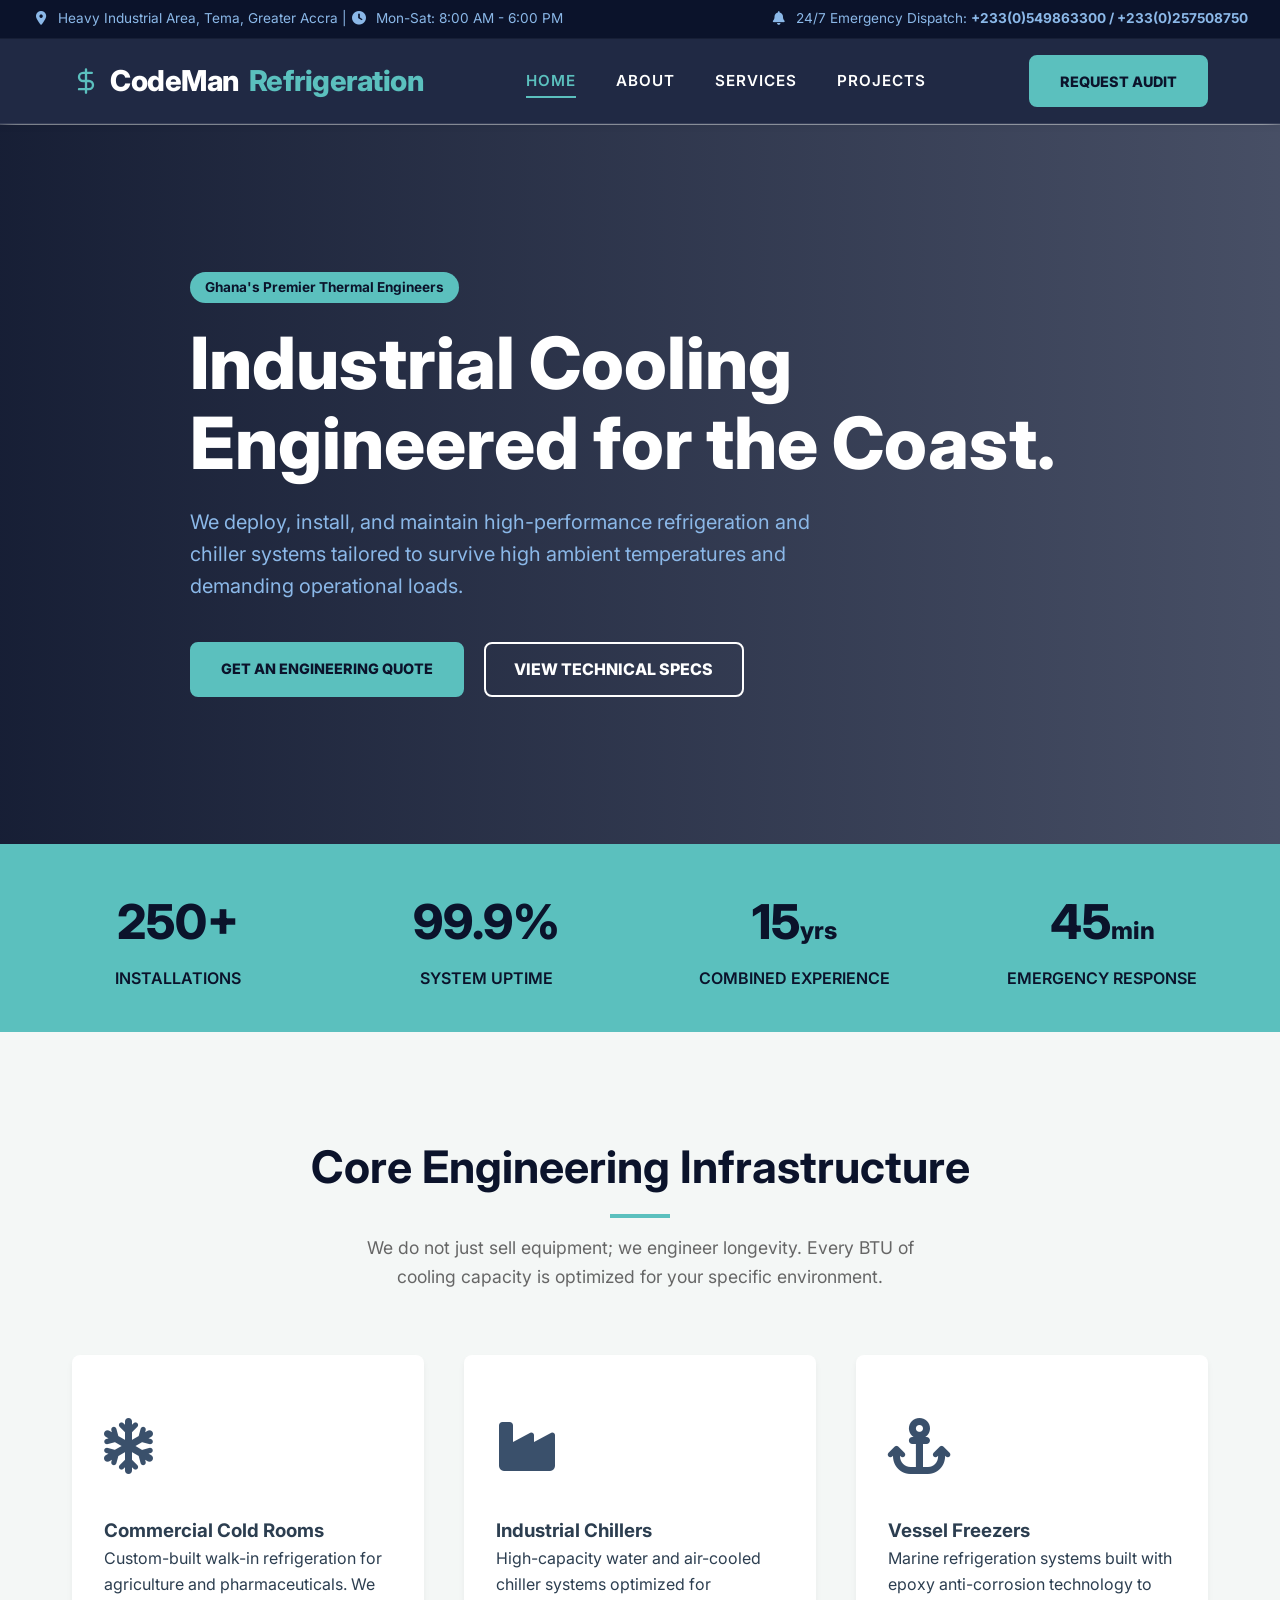
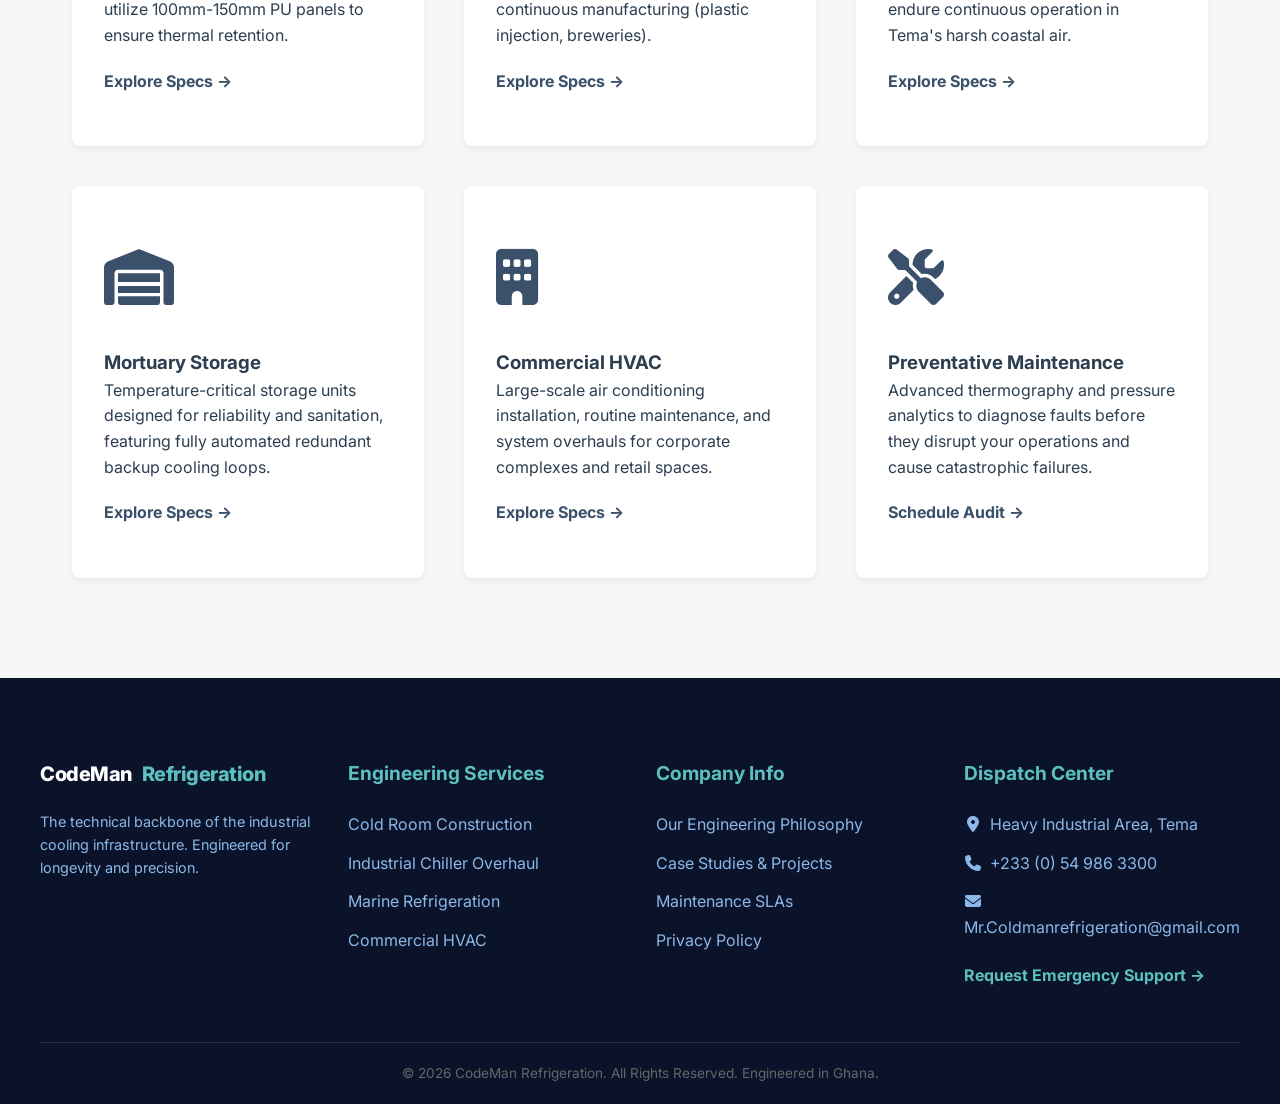
==== commit 3b3aa9c5: "Update index.html" ====
--- a/index.html
+++ b/index.html
@@ -32,14 +32,6 @@
     </header>
 
     <section class="hero" style="min-height: 80vh; position: relative; display: flex; align-items: center; overflow: hidden;">
-        <!-- Image Slider -->
-        <div class="hero-slider">
-            <img class="hero-slide" src="https://images.unsplash.com/photo-1581092160562-40aa08e78837?ixlib=rb-4.0.3&auto=format&fit=crop&w=1920&q=80" alt="Industrial cooling system" style="display: block;">
-            <img class="hero-slide" src="https://images.unsplash.com/photo-1581092918056-0c4c3acd3789?ixlib=rb-4.0.3&auto=format&fit=crop&w=1920&q=80" alt="Refrigeration unit" style="display: none;">
-            <img class="hero-slide" src="https://images.unsplash.com/photo-1585771724684-38269d6639fd?ixlib=rb-4.0.3&auto=format&fit=crop&w=1920&q=80" alt="Industrial facility" style="display: none;">
-            <img class="hero-slide" src="https://images.unsplash.com/photo-1581092156562-40aa08e78837?ixlib=rb-4.0.3&auto=format&fit=crop&w=1920&q=80" alt="Thermal systems" style="display: none;">
-            <img class="hero-slide" src="https://images.unsplash.com/photo-1581092916550-e323be2ae537?ixlib=rb-4.0.3&auto=format&fit=crop&w=1920&q=80" alt="Cooling equipment" style="display: none;">
-        </div>
         
         <!-- Dark Overlay -->
         <div class="hero-overlay"></div>
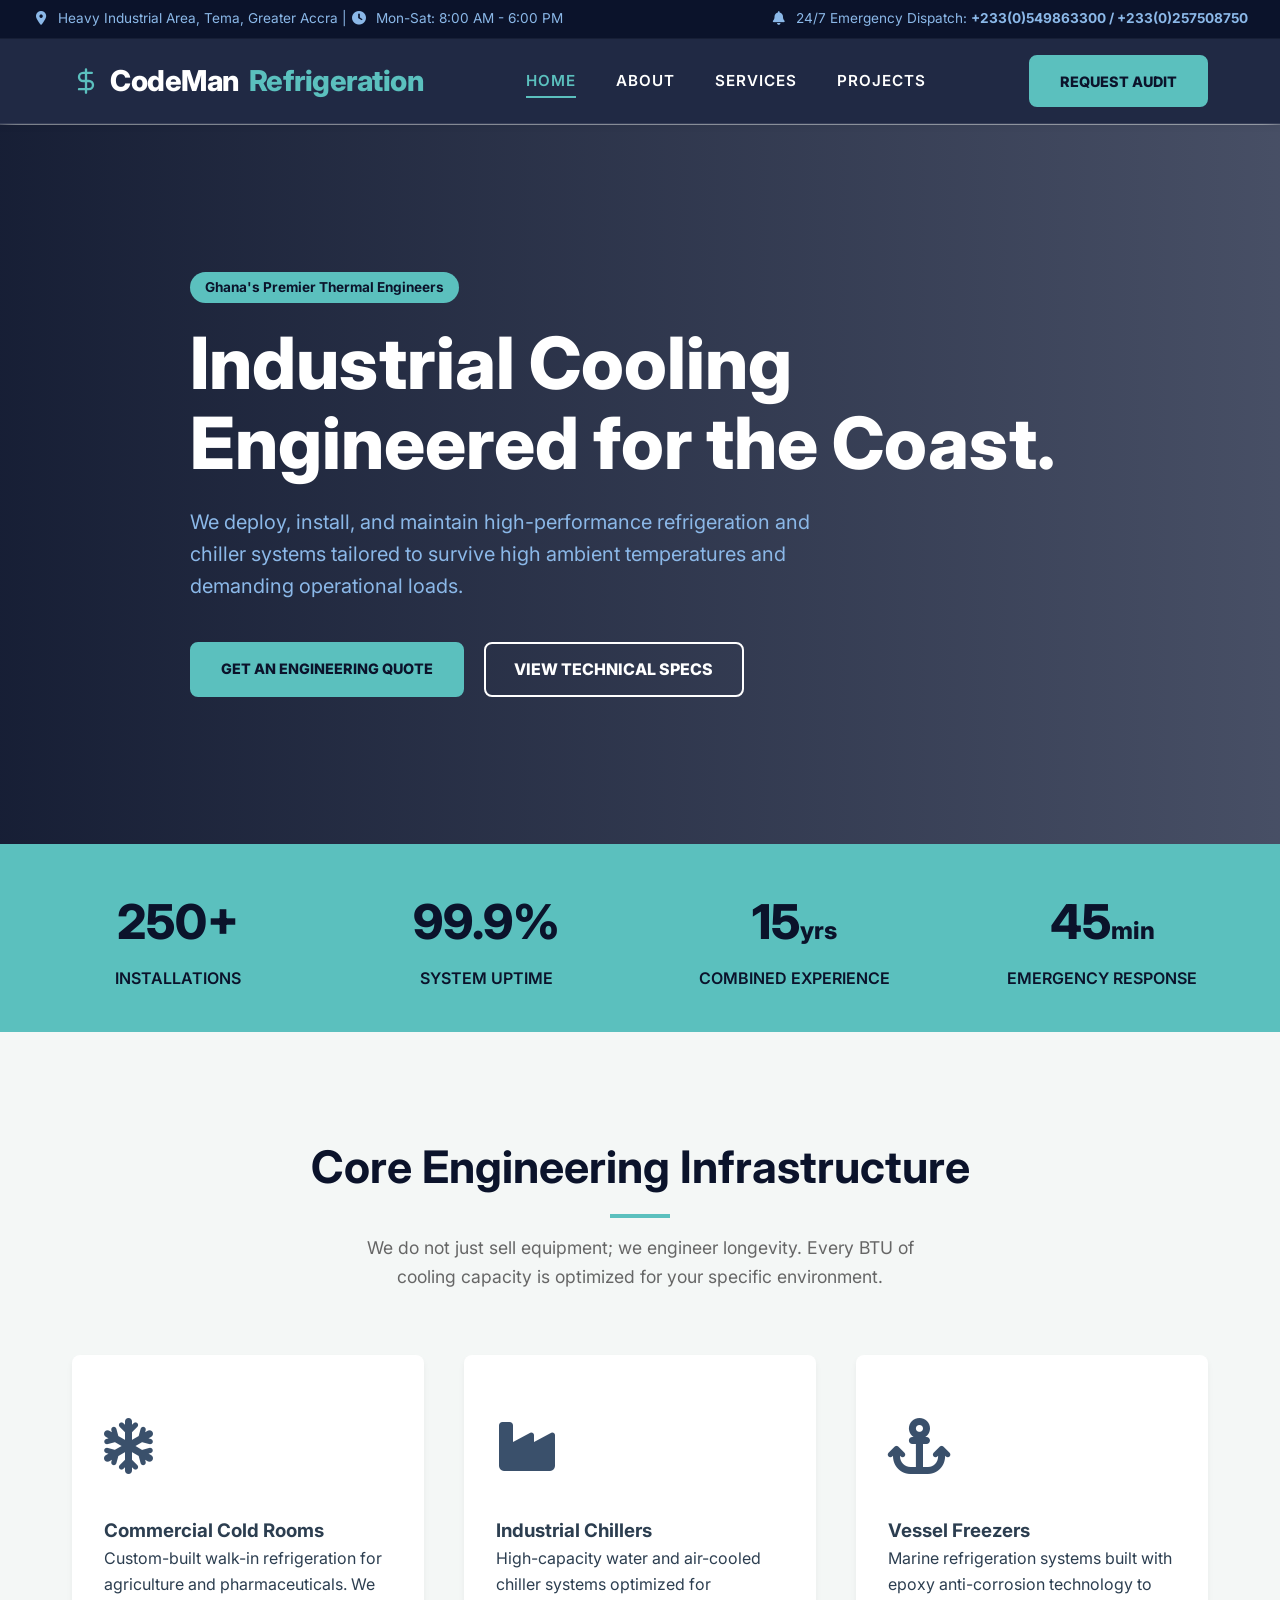
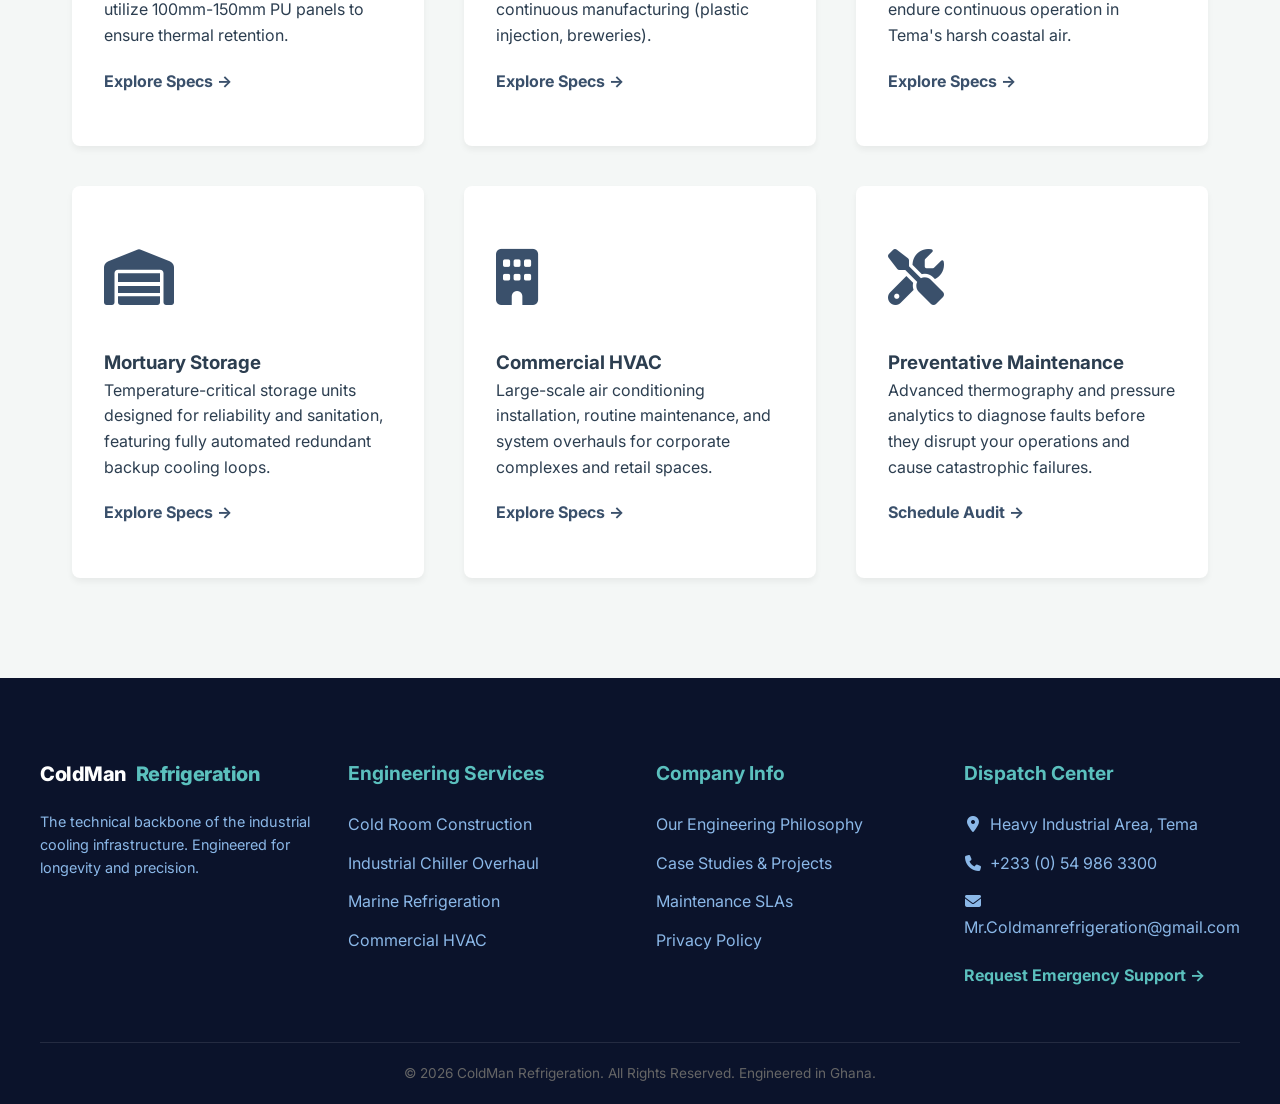
==== commit 6543f3bc: "Update index.html" ====
--- a/index.html
+++ b/index.html
@@ -4,7 +4,7 @@
     <meta charset="UTF-8">
     <meta name="viewport" content="width=device-width, initial-scale=1.0">
     <meta name="description" content="Top-tier commercial cooling and industrial refrigeration engineering in Tema, Ghana.">
-    <title>CodeMan Refrigeration | Top-Tier Cooling</title>
+    <title>ColdMan Refrigeration | Top-Tier Cooling</title>
     <link rel="stylesheet" href="style.css">
     <link rel="stylesheet" href="https://cdnjs.cloudflare.com/ajax/libs/font-awesome/6.5.1/css/all.min.css">
 </head>
@@ -122,7 +122,7 @@
     <footer class="fat-footer">
         <div class="container grid-4 footer-top">
             <div style="grid-column: span 1;">
-                <a href="index.html" class="logo" style="margin-bottom: 20px;">CodeMan<span>Refrigeration</span></a>
+                <a href="index.html" class="logo" style="margin-bottom: 20px;">ColdMan<span>Refrigeration</span></a>
                 <p style="color: var(--text-muted); font-size: 0.9rem;">The technical backbone of the industrial cooling infrastructure. Engineered for longevity and precision.</p>
             </div>
             
@@ -157,7 +157,7 @@
             </div>
         </div>
         <div class="container text-center" style="font-size: 0.85rem; color: #666;">
-            <p>&copy; 2026 CodeMan Refrigeration. All Rights Reserved. Engineered in Ghana.</p>
+            <p>&copy; 2026 ColdMan Refrigeration. All Rights Reserved. Engineered in Ghana.</p>
         </div>
     </footer>
 
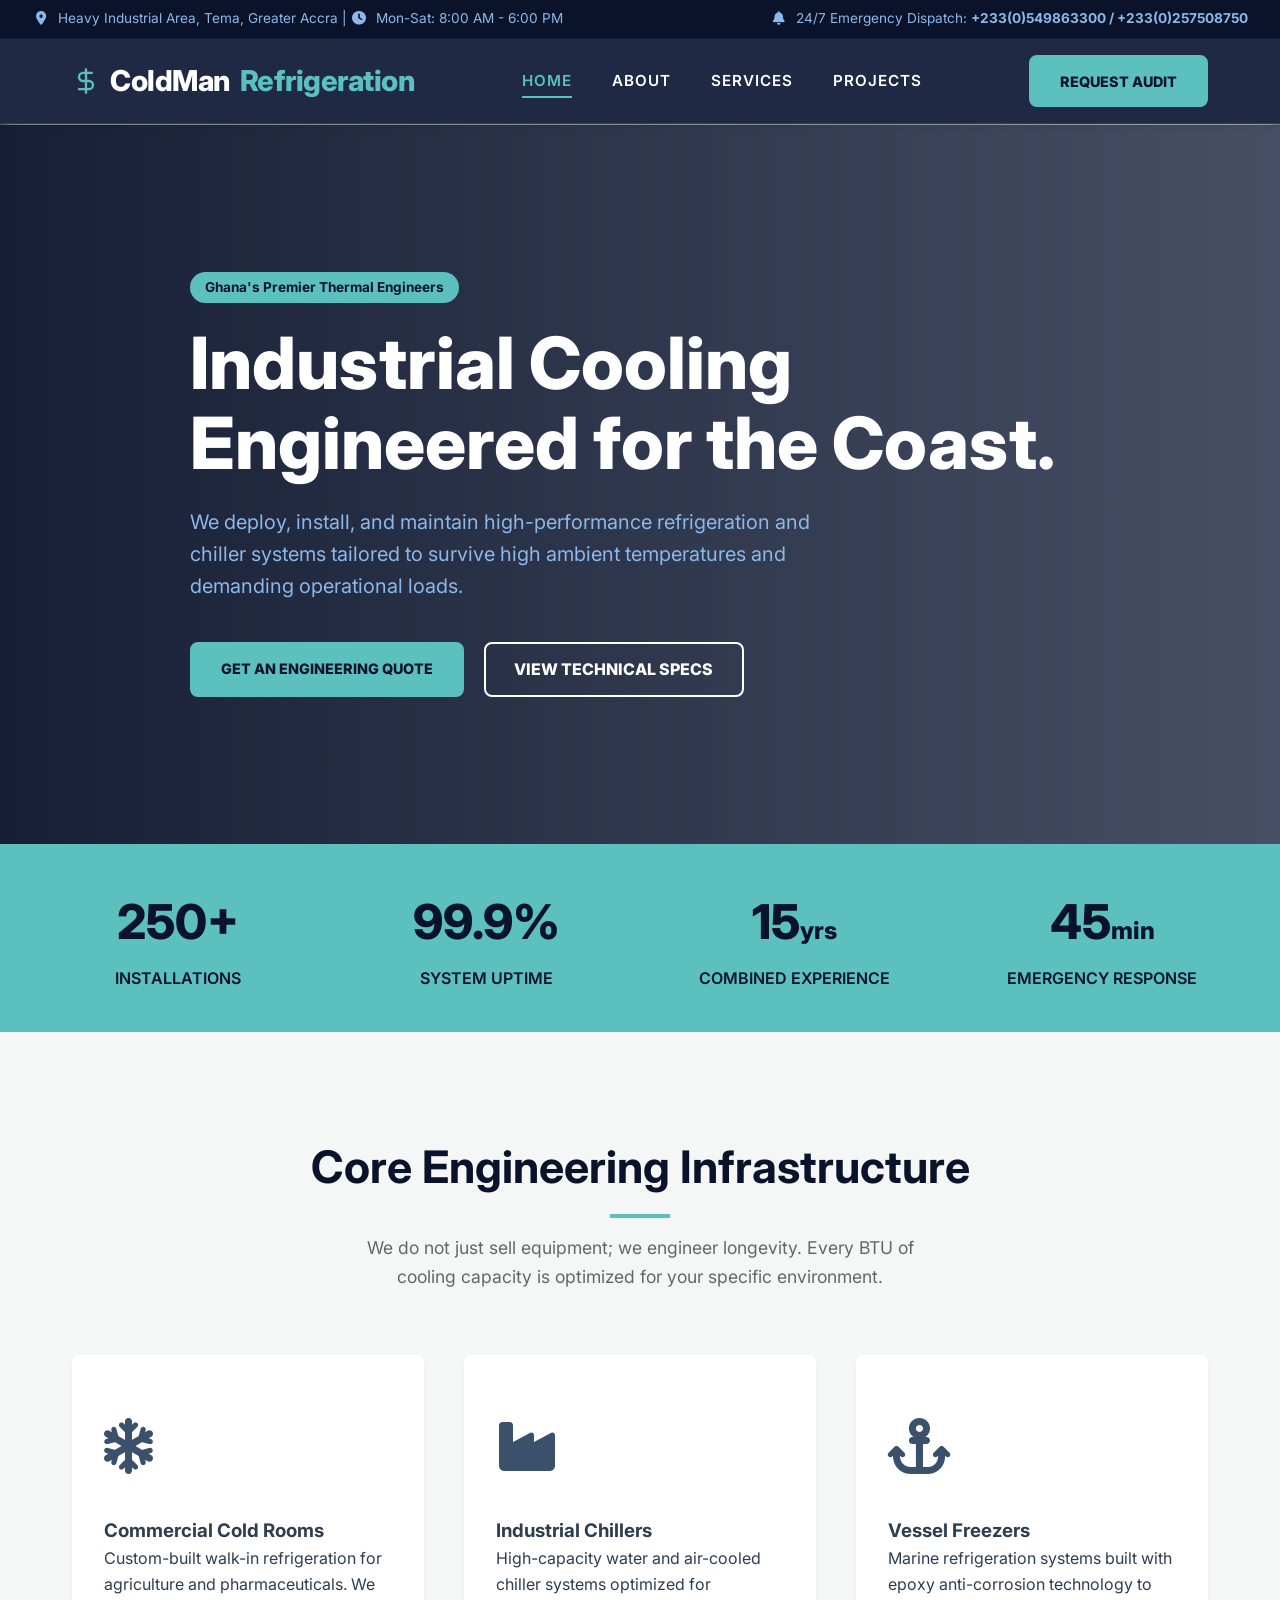
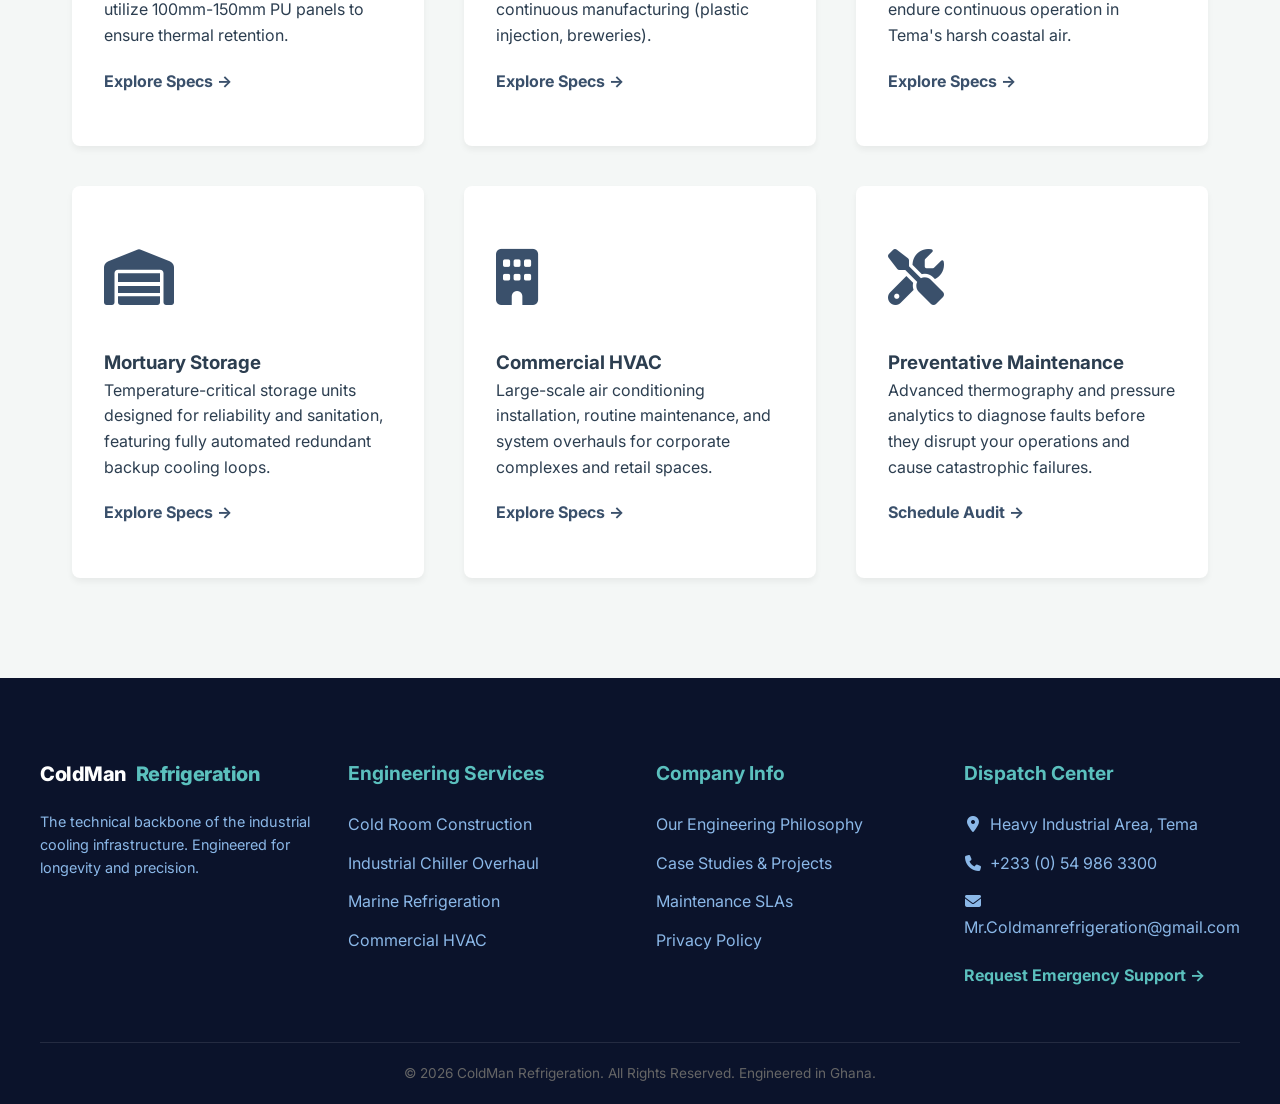
==== commit 8a3970fe: "Update index.html" ====
--- a/index.html
+++ b/index.html
@@ -19,7 +19,7 @@
         <div class="nav-container">
             <a href="index.html" class="logo">
                 <svg width="28" height="28" viewBox="0 0 24 24" fill="none" stroke="var(--highlight)" stroke-width="2" stroke-linecap="round" stroke-linejoin="round"><path d="M12 2v20M17 5H9.5a3.5 3.5 0 0 0 0 7h5a3.5 3.5 0 0 1 0 7H6"/></svg>
-                CodeMan<span>Refrigeration</span>
+                ColdMan<span>Refrigeration</span>
             </a>
             <nav class="nav-links">
                 <a href="index.html" class="active">Home</a>
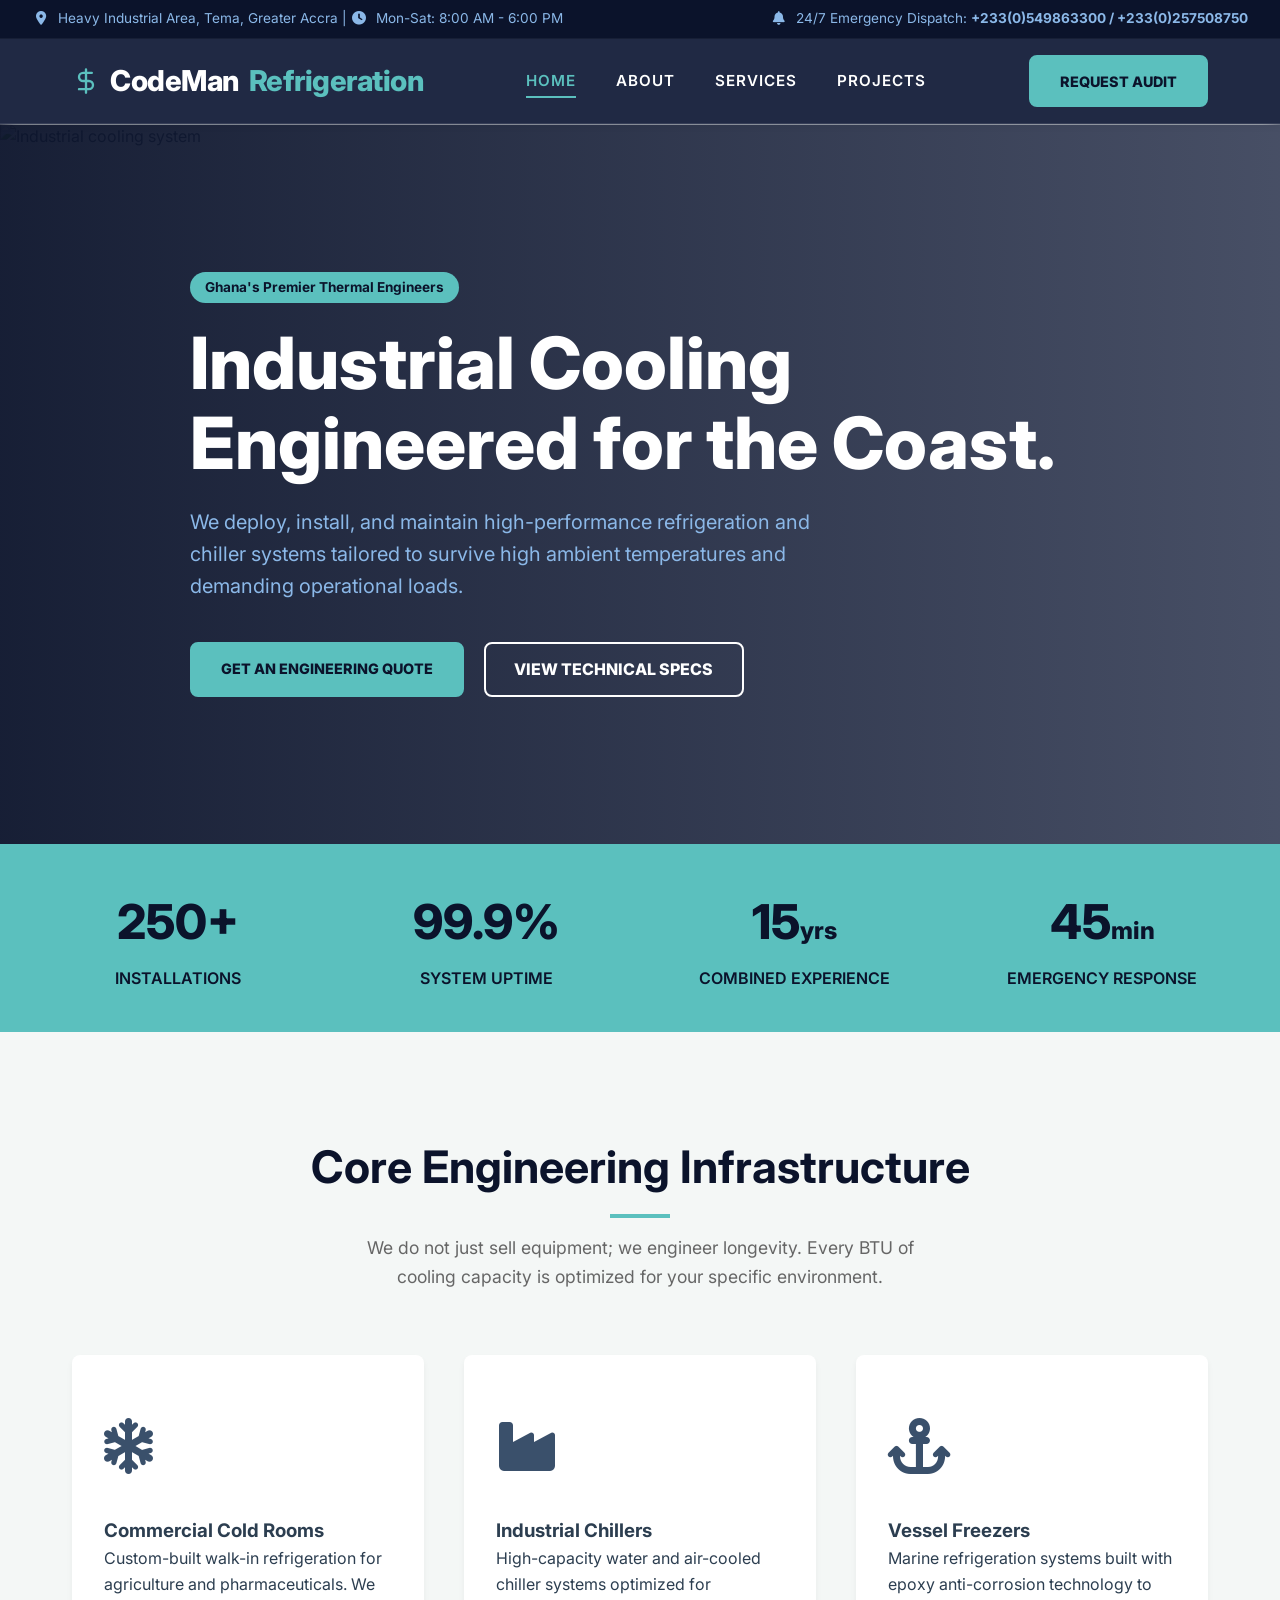
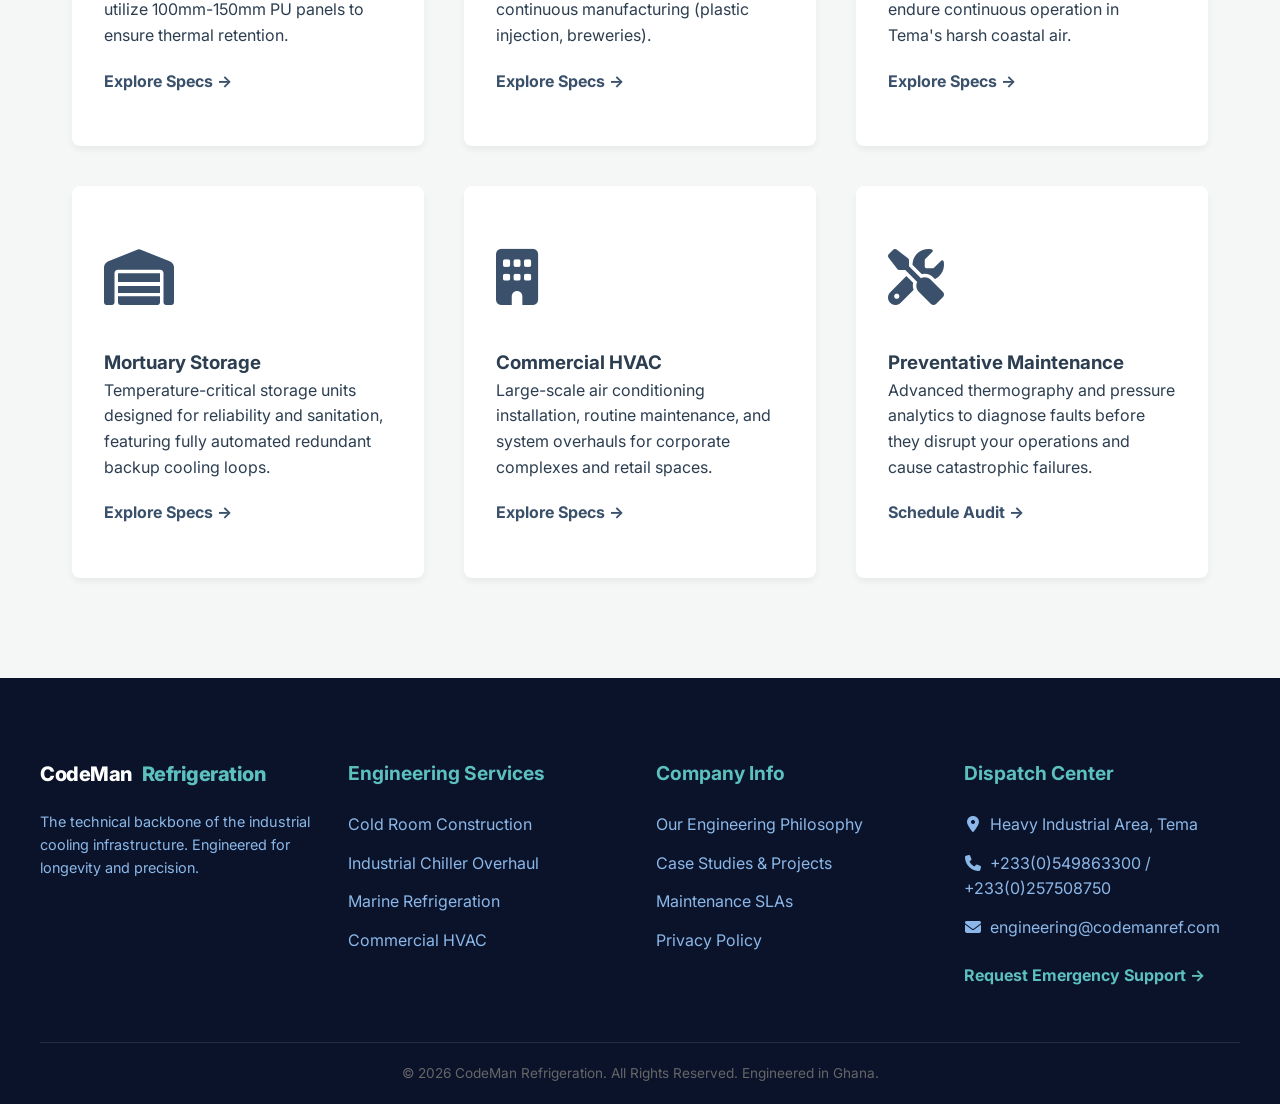
==== commit 9e6b6ecd: "Add files via upload" ====
--- a/index.html
+++ b/index.html
@@ -4,7 +4,7 @@
     <meta charset="UTF-8">
     <meta name="viewport" content="width=device-width, initial-scale=1.0">
     <meta name="description" content="Top-tier commercial cooling and industrial refrigeration engineering in Tema, Ghana.">
-    <title>ColdMan Refrigeration | Top-Tier Cooling</title>
+    <title>CodeMan Refrigeration | Top-Tier Cooling</title>
     <link rel="stylesheet" href="style.css">
     <link rel="stylesheet" href="https://cdnjs.cloudflare.com/ajax/libs/font-awesome/6.5.1/css/all.min.css">
 </head>
@@ -19,7 +19,7 @@
         <div class="nav-container">
             <a href="index.html" class="logo">
                 <svg width="28" height="28" viewBox="0 0 24 24" fill="none" stroke="var(--highlight)" stroke-width="2" stroke-linecap="round" stroke-linejoin="round"><path d="M12 2v20M17 5H9.5a3.5 3.5 0 0 0 0 7h5a3.5 3.5 0 0 1 0 7H6"/></svg>
-                ColdMan<span>Refrigeration</span>
+                CodeMan<span>Refrigeration</span>
             </a>
             <nav class="nav-links">
                 <a href="index.html" class="active">Home</a>
@@ -32,6 +32,14 @@
     </header>
 
     <section class="hero" style="min-height: 80vh; position: relative; display: flex; align-items: center; overflow: hidden;">
+        <!-- Image Slider -->
+        <div class="hero-slider">
+            <img class="hero-slide" src="https://images.unsplash.com/photo-1581092160562-40aa08e78837?ixlib=rb-4.0.3&auto=format&fit=crop&w=1920&q=80" alt="Industrial cooling system" style="display: block;">
+            <img class="hero-slide" src="https://images.unsplash.com/photo-1581092918056-0c4c3acd3789?ixlib=rb-4.0.3&auto=format&fit=crop&w=1920&q=80" alt="Refrigeration unit" style="display: none;">
+            <img class="hero-slide" src="https://images.unsplash.com/photo-1585771724684-38269d6639fd?ixlib=rb-4.0.3&auto=format&fit=crop&w=1920&q=80" alt="Industrial facility" style="display: none;">
+            <img class="hero-slide" src="https://images.unsplash.com/photo-1581092156562-40aa08e78837?ixlib=rb-4.0.3&auto=format&fit=crop&w=1920&q=80" alt="Thermal systems" style="display: none;">
+            <img class="hero-slide" src="https://images.unsplash.com/photo-1581092916550-e323be2ae537?ixlib=rb-4.0.3&auto=format&fit=crop&w=1920&q=80" alt="Cooling equipment" style="display: none;">
+        </div>
         
         <!-- Dark Overlay -->
         <div class="hero-overlay"></div>
@@ -122,7 +130,7 @@
     <footer class="fat-footer">
         <div class="container grid-4 footer-top">
             <div style="grid-column: span 1;">
-                <a href="index.html" class="logo" style="margin-bottom: 20px;">ColdMan<span>Refrigeration</span></a>
+                <a href="index.html" class="logo" style="margin-bottom: 20px;">CodeMan<span>Refrigeration</span></a>
                 <p style="color: var(--text-muted); font-size: 0.9rem;">The technical backbone of the industrial cooling infrastructure. Engineered for longevity and precision.</p>
             </div>
             
@@ -150,14 +158,14 @@
                 <h4>Dispatch Center</h4>
                 <ul>
                     <li style="color: var(--text-muted);"><i class="fa-solid fa-location-dot inline-icon"></i>Heavy Industrial Area, Tema</li>
-                    <li style="color: var(--text-muted);"><i class="fa-solid fa-phone inline-icon"></i>+233 (0) 54 986 3300</li>
-                    <li style="color: var(--text-muted);"><i class="fa-solid fa-envelope inline-icon"></i><a href="mailto:Mr.Coldmanrefrigeration@gmail.com" style="color: var(--text-muted); text-decoration: none;">Mr.Coldmanrefrigeration@gmail.com</a></li>
+                    <li style="color: var(--text-muted);"><i class="fa-solid fa-phone inline-icon"></i>+233(0)549863300 / +233(0)257508750</li>
+                    <li style="color: var(--text-muted);"><i class="fa-solid fa-envelope inline-icon"></i>engineering@codemanref.com</li>
                     <li><a href="contact.html" style="color: var(--highlight); font-weight: bold; display: inline-block; margin-top: 10px;">Request Emergency Support &rarr;</a></li>
                 </ul>
             </div>
         </div>
         <div class="container text-center" style="font-size: 0.85rem; color: #666;">
-            <p>&copy; 2026 ColdMan Refrigeration. All Rights Reserved. Engineered in Ghana.</p>
+            <p>&copy; 2026 CodeMan Refrigeration. All Rights Reserved. Engineered in Ghana.</p>
         </div>
     </footer>
 
--- a/style.css
+++ b/style.css
@@ -1,497 +1,463 @@
-/* ==========================================================================
-   CodeMan Refrigeration - Master Stylesheet
-   ========================================================================== */
-
-@import url('https://fonts.googleapis.com/css2?family=Inter:wght@300;400;600;800&family=Roboto+Mono:wght@400;700&display=swap');
-
-:root {
-    /* Color Palette */
-    --bg-dark: #0B132B;
-    --bg-panel: #1C2541;
-    --accent-blue: #3A506B;
-    --highlight: #5BC0BE;
-    --highlight-hover: #4eb0ae;
-    --text-light: #FFFFFF;
-    --text-muted: #8bb8e8;
-    --bg-light: #f4f7f6;
-    --text-dark: #2c3e50;
-    --danger: #e74c3c;
-    --success: #2ecc71;
-
-    /* Typography */
-    --font-primary: 'Inter', sans-serif;
-    --font-mono: 'Roboto Mono', monospace;
-
-    /* Layout & Transitions */
-    --transition: all 0.3s cubic-bezier(0.25, 0.8, 0.25, 1);
-    --radius: 8px;
-    --shadow-sm: 0 4px 6px rgba(0,0,0,0.05);
-    --shadow-md: 0 10px 30px rgba(0,0,0,0.1);
-}
-
-/* --- Base Reset & Accessibility --- */
-*, *::before, *::after {
-    margin: 0;
-    padding: 0;
-    box-sizing: border-box;
-}
-
-html {
-    scroll-behavior: smooth;
-}
-
-body {
-    font-family: var(--font-primary);
-    background-color: var(--bg-light);
-    color: var(--text-dark);
-    line-height: 1.6;
-    overflow-x: hidden;
-}
-
-/* Custom Scrollbar */
-::-webkit-scrollbar { width: 10px; }
-::-webkit-scrollbar-track { background: var(--bg-light); }
-::-webkit-scrollbar-thumb { background: var(--accent-blue); border-radius: 5px; }
-::-webkit-scrollbar-thumb:hover { background: var(--bg-panel); }
-
-/* --- Topbar & Navigation --- */
-.topbar {
-    background-color: var(--bg-dark);
-    color: var(--text-muted);
-    font-size: 0.85rem;
-    padding: 8px 2rem;
-    display: flex;
-    justify-content: space-between;
-    border-bottom: 1px solid rgba(255,255,255,0.05);
-}
-
-header {
-    background-color: rgba(28, 37, 65, 0.98);
-    backdrop-filter: blur(10px);
-    position: sticky;
-    width: 100%;
-    top: 0;
-    z-index: 1000;
-    border-bottom: 1px solid rgba(255, 255, 255, 0.1);
-    box-shadow: var(--shadow-sm);
-}
-
-.nav-container {
-    max-width: 1200px;
-    margin: 0 auto;
-    padding: 1rem 2rem;
-    display: flex;
-    justify-content: space-between;
-    align-items: center;
-}
-
-.logo {
-    font-size: 1.8rem;
-    font-weight: 800;
-    color: var(--text-light);
-    text-decoration: none;
-    letter-spacing: -0.5px;
-    display: flex;
-    align-items: center;
-    gap: 10px;
-}
-
-.logo span { color: var(--highlight); }
-
-.nav-links {
-    display: flex;
-    gap: 2.5rem;
-}
-
-.nav-links a {
-    color: var(--text-light);
-    text-decoration: none;
-    font-weight: 600;
-    font-size: 0.95rem;
-    text-transform: uppercase;
-    letter-spacing: 1px;
-    position: relative;
-    transition: var(--transition);
-}
-
-.nav-links a::after {
-    content: '';
-    position: absolute;
-    width: 0;
-    height: 2px;
-    bottom: -5px;
-    left: 0;
-    background-color: var(--highlight);
-    transition: var(--transition);
-}
-
-.nav-links a:hover::after, .nav-links a.active::after { width: 100%; }
-.nav-links a:hover, .nav-links a.active { color: var(--highlight); }
-
-/* --- Buttons --- */
-.btn-primary {
-    background-color: var(--highlight);
-    color: var(--bg-dark);
-    padding: 0.8rem 1.8rem;
-    border-radius: var(--radius);
-    text-decoration: none;
-    font-weight: 800;
-    text-transform: uppercase;
-    font-size: 0.9rem;
-    transition: var(--transition);
-    border: 2px solid var(--highlight);
-    cursor: pointer;
-    display: inline-block;
-}
-
-.btn-primary:hover {
-    background-color: transparent;
-    color: var(--highlight);
-    transform: translateY(-2px);
-    box-shadow: 0 4px 15px rgba(91, 192, 190, 0.3);
-}
-
-.btn-secondary {
-    background-color: transparent;
-    color: var(--text-light);
-    padding: 0.8rem 1.8rem;
-    border-radius: var(--radius);
-    text-decoration: none;
-    font-weight: 800;
-    text-transform: uppercase;
-    border: 2px solid var(--text-light);
-    transition: var(--transition);
-}
-
-.btn-secondary:hover {
-    background-color: var(--text-light);
-    color: var(--bg-dark);
-}
-.inline-icon {
-    display: inline-block;
-    width: 1.1rem;
-    margin-right: 0.5rem;
-    text-align: center;
-}
-/* --- Layout & Utilities --- */
-.section-padding { padding: 100px 2rem; }
-.container { max-width: 1200px; margin: 0 auto; }
-.text-center { text-align: center; }
-.mt-2 { margin-top: 2rem; }
-.mb-2 { margin-bottom: 2rem; }
-
-.section-header {
-    text-align: center;
-    margin-bottom: 4rem;
-    max-width: 800px;
-    margin-left: auto;
-    margin-right: auto;
-}
-
-.section-header h2 {
-    font-size: 2.8rem;
-    color: var(--bg-dark);
-    margin-bottom: 1rem;
-    position: relative;
-    padding-bottom: 15px;
-}
-
-.section-header h2::after {
-    content: '';
-    position: absolute;
-    bottom: 0;
-    left: 50%;
-    transform: translateX(-50%);
-    width: 60px;
-    height: 4px;
-    background-color: var(--highlight);
-}
-
-/* --- Grids & Cards --- */
-.grid-2 { display: grid; grid-template-columns: repeat(2, 1fr); gap: 3rem; }
-.grid-3 { display: grid; grid-template-columns: repeat(auto-fit, minmax(320px, 1fr)); gap: 2.5rem; }
-.grid-4 { display: grid; grid-template-columns: repeat(auto-fit, minmax(250px, 1fr)); gap: 2rem; }
-
-.service-card {
-    background: #ffffff;
-    padding: 3rem 2rem;
-    border-radius: var(--radius);
-    box-shadow: var(--shadow-sm);
-    transition: var(--transition);
-    border-bottom: 4px solid transparent;
-    height: 100%;
-    display: flex;
-    flex-direction: column;
-    overflow: hidden;
-}
-
-.service-card:hover {
-    transform: translateY(-10px);
-    border-bottom: 4px solid var(--highlight);
-    box-shadow: var(--shadow-md);
-}
-
-.service-icon {
-    font-size: 3.5rem;
-    margin-bottom: 1.5rem;
-    color: var(--accent-blue);
-}
-
-/* --- Image Containers with Overflow Protection --- */
-.project-image-wrapper {
-    width: calc(100% + 6rem);
-    height: 250px;
-    overflow: hidden;
-    border-radius: var(--radius) var(--radius) 0 0;
-    margin: -3rem -3rem 2rem -3rem;
-    position: relative;
-}
-
-.project-image-wrapper img {
-    width: 100%;
-    height: 100%;
-    object-fit: cover;
-    transition: transform 0.5s ease;
-    display: block;
-}
-
-.project-tag {
-    position: absolute;
-    top: 15px;
-    right: 15px;
-    background: var(--bg-dark);
-    color: white;
-    padding: 5px 15px;
-    border-radius: 20px;
-    font-size: 0.8rem;
-    font-weight: bold;
-    text-transform: uppercase;
-    box-shadow: 0 2px 5px rgba(0,0,0,0.2);
-    z-index: 10;
-}
-
-/* --- Tables (For Technical Specs) --- */
-.tech-table {
-    width: 100%;
-    border-collapse: collapse;
-    margin: 2rem 0;
-    background: white;
-    box-shadow: var(--shadow-sm);
-    border-radius: var(--radius);
-    overflow: hidden;
-}
-
-.tech-table th, .tech-table td {
-    padding: 15px 20px;
-    text-align: left;
-    border-bottom: 1px solid #eee;
-}
-
-.tech-table th {
-    background-color: var(--bg-dark);
-    color: white;
-    font-weight: 600;
-}
-
-.tech-table tr:hover { background-color: #f9fcfb; }
-
-/* --- Contact Form Grid --- */
-.services-grid {
-    display: grid;
-    grid-template-columns: 1fr 1fr;
-    gap: 2rem;
-}
-
-/* --- Fat Footer --- */
-.fat-footer {
-    background-color: var(--bg-dark);
-    color: var(--text-light);
-    padding: 80px 2rem 20px;
-}
-
-.footer-top { border-bottom: 1px solid rgba(255,255,255,0.1); padding-bottom: 40px; margin-bottom: 20px; }
-.footer-lists h4 { color: var(--highlight); margin-bottom: 1.5rem; font-size: 1.2rem; }
-.footer-lists ul { list-style: none; }
-.footer-lists li { margin-bottom: 0.8rem; }
-.footer-lists a { color: var(--text-muted); text-decoration: none; transition: var(--transition); }
-.footer-lists a:hover { color: var(--highlight); padding-left: 5px; }
-
-/* Ensure footer columns are equal width and content wraps correctly */
-.fat-footer .grid-4 { grid-template-columns: repeat(4, 1fr); }
-.fat-footer .grid-4 > div { min-width: 0; }
-.fat-footer .logo { font-size: 1.25rem; margin-bottom: 0.6rem; }
-
-/* --- Hero Slider --- */
-.hero-slider {
-    position: absolute;
-    top: 0;
-    left: 0;
-    width: 100%;
-    height: 100%;
-    z-index: 1;
-}
-
-.hero-slide {
-    position: absolute;
-    top: 0;
-    left: 0;
-    width: 100%;
-    height: 100%;
-    object-fit: cover;
-    opacity: 0;
-    transition: opacity 1s ease-in-out;
-}
-
-.hero-slide.active {
-    opacity: 1;
-}
-
-.hero-overlay {
-    position: absolute;
-    top: 0;
-    left: 0;
-    width: 100%;
-    height: 100%;
-    background: linear-gradient(to right, rgba(11, 19, 43, 0.95), rgba(28, 37, 65, 0.8));
-    z-index: 1;
-}
-
-/* --- Animations --- */
-@keyframes fadeIn {
-    from { opacity: 0; transform: translateY(20px); }
-    to { opacity: 1; transform: translateY(0); }
-}
-
-.animate-fade-in {
-    animation: fadeIn 1s cubic-bezier(0.25, 0.8, 0.25, 1) forwards;
-}
-
-/* --- Responsive Media Queries --- */
-@media (max-width: 992px) {
-    .grid-2, .grid-3, .grid-4 { grid-template-columns: 1fr; }
-    .services-grid { grid-template-columns: 1fr; }
-    .section-padding { padding: 70px 1.5rem; }
-    .hero { min-height: 65vh; }
-    .hero h1 { font-size: 3rem !important; max-width: 100% !important; }
-    .hero p { font-size: 1rem !important; max-width: 100% !important; }
-    .service-card { padding: 2rem 1.5rem; }
-    .service-card h3 { font-size: 1.4rem; }
-    .tech-table th, .tech-table td { padding: 12px 14px; }
-    .project-image-wrapper { height: 220px; width: calc(100% + 4rem); margin: -2rem -2rem 1.5rem -2rem; }
-}
-
-@media (max-width: 768px) {
-    .topbar {
-        flex-direction: column;
-        text-align: center;
-        gap: 10px;
-        padding: 12px 1rem;
-    }
-
-    header .nav-container {
-        flex-direction: column;
-        align-items: stretch;
-        gap: 1rem;
-        padding: 1rem;
-    }
-
-    .logo {
-        font-size: 1.5rem;
-        justify-content: center;
-    }
-
-    .nav-links {
-        display: flex;
-        flex-wrap: wrap;
-        justify-content: center;
-        gap: 0.5rem;
-        width: 100%;
-        padding: 0;
-        margin: 0;
-    }
-
-    .nav-links a {
-        font-size: 0.9rem;
-        padding: 0.55rem 0.75rem;
-        border-radius: 999px;
-        background: rgba(255,255,255,0.08);
-        white-space: nowrap;
-    }
-
-    .nav-links a:hover,
-    .nav-links a.active {
-        background: rgba(91, 192, 190, 0.15);
-    }
-
-    .btn-primary,
-    .btn-secondary {
-        width: 100%;
-        text-align: center;
-        padding-left: 0;
-        padding-right: 0;
-    }
-
-    .section-header h2 { font-size: 2rem; }
-    .section-header { margin-bottom: 2.5rem; }
-
-    .hero { min-height: 60vh; padding-top: 1rem; padding-bottom: 1rem; }
-    .hero-overlay { background: linear-gradient(to top, rgba(11, 19, 43, 0.95), rgba(28, 37, 65, 0.6)); }
-
-    .hero .container { padding: 0 1rem; }
-    .hero h1,
-    .hero p,
-    .section-header p,
-    .service-card p,
-    .footer-lists li {
-        word-break: break-word;
-        overflow-wrap: break-word;
-    }
-
-    /* Stack contact form sections vertically */
-    .services-grid {
-        grid-template-columns: 1fr;
-        gap: 2rem;
-    }
-
-    /* Project grid adjustments */
-    .grid-3 { gap: 1.5rem; }
-    .project-image-wrapper {
-        height: 200px;
-        width: calc(100% + 3rem);
-        margin: -2rem -1.5rem 1.5rem -1.5rem;
-    }
-
-    .fat-footer .grid-4 { grid-template-columns: 1fr; gap: 1.5rem; }
-    .fat-footer { padding: 60px 1rem 20px; }
-    .footer-top { display: grid; grid-template-columns: 1fr; gap: 2rem; border-bottom: none; padding-bottom: 0; margin-bottom: 0; }
-    .fat-footer .logo { margin-bottom: 0.75rem; }
-}
-
-@media (max-width: 576px) {
-    .nav-links { gap: 0.4rem; }
-    .nav-links a { font-size: 0.82rem; padding: 0.5rem 0.7rem; }
-    .section-padding { padding: 55px 0.9rem; }
-    .hero h1 { font-size: 2.2rem !important; line-height: 1.1; }
-    .hero p { font-size: 0.95rem !important; }
-    .section-header h2 { font-size: 1.8rem; }
-    .grid-2, .grid-3, .grid-4 { gap: 1.25rem; }
-    .service-card { padding: 1.3rem 1rem; }
-    .service-card h3 { font-size: 1.25rem; }
-    .footer-lists h4 { font-size: 1.05rem; }
-    .fat-footer { padding: 50px 0.9rem 20px; }
-    .footer-top { gap: 1.25rem; }
-    .footer-lists ul { padding-left: 0; }
-    
-    /* Mobile adjustments for project section */
-    .project-image-wrapper {
-        height: 180px;
-        width: calc(100% + 2rem);
-        margin: -1.3rem -1rem 1rem -1rem;
-    }
-    
-    /* Mobile contact form spacing */
-    .services-grid {
-        grid-template-columns: 1fr;
-        gap: 1.5rem;
-    }
-}
+/* ==========================================================================
+   CodeMan Refrigeration - Master Stylesheet
+   ========================================================================== */
+
+@import url('https://fonts.googleapis.com/css2?family=Inter:wght@300;400;600;800&family=Roboto+Mono:wght@400;700&display=swap');
+
+:root {
+    /* Color Palette */
+    --bg-dark: #0B132B;
+    --bg-panel: #1C2541;
+    --accent-blue: #3A506B;
+    --highlight: #5BC0BE;
+    --highlight-hover: #4eb0ae;
+    --text-light: #FFFFFF;
+    --text-muted: #8bb8e8;
+    --bg-light: #f4f7f6;
+    --text-dark: #2c3e50;
+    --danger: #e74c3c;
+    --success: #2ecc71;
+
+    /* Typography */
+    --font-primary: 'Inter', sans-serif;
+    --font-mono: 'Roboto Mono', monospace;
+
+    /* Layout & Transitions */
+    --transition: all 0.3s cubic-bezier(0.25, 0.8, 0.25, 1);
+    --radius: 8px;
+    --shadow-sm: 0 4px 6px rgba(0,0,0,0.05);
+    --shadow-md: 0 10px 30px rgba(0,0,0,0.1);
+}
+
+/* --- Base Reset & Accessibility --- */
+*, *::before, *::after {
+    margin: 0;
+    padding: 0;
+    box-sizing: border-box;
+}
+
+html {
+    scroll-behavior: smooth;
+}
+
+body {
+    font-family: var(--font-primary);
+    background-color: var(--bg-light);
+    color: var(--text-dark);
+    line-height: 1.6;
+    overflow-x: hidden;
+}
+
+/* Custom Scrollbar */
+::-webkit-scrollbar { width: 10px; }
+::-webkit-scrollbar-track { background: var(--bg-light); }
+::-webkit-scrollbar-thumb { background: var(--accent-blue); border-radius: 5px; }
+::-webkit-scrollbar-thumb:hover { background: var(--bg-panel); }
+
+/* --- Topbar & Navigation --- */
+.topbar {
+    background-color: var(--bg-dark);
+    color: var(--text-muted);
+    font-size: 0.85rem;
+    padding: 8px 2rem;
+    display: flex;
+    justify-content: space-between;
+    border-bottom: 1px solid rgba(255,255,255,0.05);
+}
+
+header {
+    background-color: rgba(28, 37, 65, 0.98);
+    backdrop-filter: blur(10px);
+    position: sticky;
+    width: 100%;
+    top: 0;
+    z-index: 1000;
+    border-bottom: 1px solid rgba(255, 255, 255, 0.1);
+    box-shadow: var(--shadow-sm);
+}
+
+.nav-container {
+    max-width: 1200px;
+    margin: 0 auto;
+    padding: 1rem 2rem;
+    display: flex;
+    justify-content: space-between;
+    align-items: center;
+}
+.logo {
+    display: flex;
+    align-items: center;
+    text-decoration: none;
+}
+
+.header-logo {
+    /* Constrain the height to fit the header naturally */
+    max-height: 160px; 
+    width: auto;
+    /* Optional: Add a slight negative margin if the image has built-in white space */
+    object-fit: contain;
+}
+
+.logo {
+    font-size: 1.8rem;
+    font-weight: 800;
+    color: var(--text-light);
+    text-decoration: none;
+    letter-spacing: -0.5px;
+    display: flex;
+    align-items: center;
+    gap: 10px;
+}
+
+.logo span { color: var(--highlight); }
+
+.nav-links {
+    display: flex;
+    gap: 2.5rem;
+}
+
+.nav-links a {
+    color: var(--text-light);
+    text-decoration: none;
+    font-weight: 600;
+    font-size: 0.95rem;
+    text-transform: uppercase;
+    letter-spacing: 1px;
+    position: relative;
+    transition: var(--transition);
+}
+
+.nav-links a::after {
+    content: '';
+    position: absolute;
+    width: 0;
+    height: 2px;
+    bottom: -5px;
+    left: 0;
+    background-color: var(--highlight);
+    transition: var(--transition);
+}
+
+.nav-links a:hover::after, .nav-links a.active::after { width: 100%; }
+.nav-links a:hover, .nav-links a.active { color: var(--highlight); }
+
+/* --- Buttons --- */
+.btn-primary {
+    background-color: var(--highlight);
+    color: var(--bg-dark);
+    padding: 0.8rem 1.8rem;
+    border-radius: var(--radius);
+    text-decoration: none;
+    font-weight: 800;
+    text-transform: uppercase;
+    font-size: 0.9rem;
+    transition: var(--transition);
+    border: 2px solid var(--highlight);
+    cursor: pointer;
+    display: inline-block;
+}
+
+.btn-primary:hover {
+    background-color: transparent;
+    color: var(--highlight);
+    transform: translateY(-2px);
+    box-shadow: 0 4px 15px rgba(91, 192, 190, 0.3);
+}
+
+.btn-secondary {
+    background-color: transparent;
+    color: var(--text-light);
+    padding: 0.8rem 1.8rem;
+    border-radius: var(--radius);
+    text-decoration: none;
+    font-weight: 800;
+    text-transform: uppercase;
+    border: 2px solid var(--text-light);
+    transition: var(--transition);
+}
+
+.btn-secondary:hover {
+    background-color: var(--text-light);
+    color: var(--bg-dark);
+}
+.inline-icon {
+    display: inline-block;
+    width: 1.1rem;
+    margin-right: 0.5rem;
+    text-align: center;
+}
+/* --- Layout & Utilities --- */
+.section-padding { padding: 100px 2rem; }
+.container { max-width: 1200px; margin: 0 auto; }
+.text-center { text-align: center; }
+.mt-2 { margin-top: 2rem; }
+.mb-2 { margin-bottom: 2rem; }
+
+.section-header {
+    text-align: center;
+    margin-bottom: 4rem;
+    max-width: 800px;
+    margin-left: auto;
+    margin-right: auto;
+}
+
+.section-header h2 {
+    font-size: 2.8rem;
+    color: var(--bg-dark);
+    margin-bottom: 1rem;
+    position: relative;
+    padding-bottom: 15px;
+}
+
+.section-header h2::after {
+    content: '';
+    position: absolute;
+    bottom: 0;
+    left: 50%;
+    transform: translateX(-50%);
+    width: 60px;
+    height: 4px;
+    background-color: var(--highlight);
+}
+
+/* --- Grids & Cards --- */
+.grid-2 { display: grid; grid-template-columns: repeat(2, 1fr); gap: 3rem; }
+.grid-3 { display: grid; grid-template-columns: repeat(auto-fit, minmax(320px, 1fr)); gap: 2.5rem; align-items: start; justify-items: stretch; }
+.grid-4 { display: grid; grid-template-columns: repeat(auto-fit, minmax(250px, 1fr)); gap: 2rem; }
+
+.project-image-wrapper {
+    overflow: hidden;
+    border-radius: var(--radius);
+    position: relative;
+}
+
+.project-image-wrapper img {
+    width: 100%;
+    height: auto;
+    display: block;
+    object-fit: cover;
+}
+
+.services-grid {
+    display: flex;
+    gap: 50px;
+    align-items: flex-start;
+}
+
+.service-card {
+    background: #ffffff;
+    padding: 3rem 2rem;
+    border-radius: var(--radius);
+    box-shadow: var(--shadow-sm);
+    transition: var(--transition);
+    border-bottom: 4px solid transparent;
+    height: 100%;
+    display: flex;
+    flex-direction: column;
+}
+
+.service-card:hover {
+    transform: translateY(-10px);
+    border-bottom: 4px solid var(--highlight);
+    box-shadow: var(--shadow-md);
+}
+
+.service-icon {
+    font-size: 3.5rem;
+    margin-bottom: 1.5rem;
+    color: var(--accent-blue);
+}
+
+/* --- Tables (For Technical Specs) --- */
+.tech-table {
+    width: 100%;
+    border-collapse: collapse;
+    margin: 2rem 0;
+    background: white;
+    box-shadow: var(--shadow-sm);
+    border-radius: var(--radius);
+    overflow: hidden;
+}
+
+.tech-table th, .tech-table td {
+    padding: 15px 20px;
+    text-align: left;
+    border-bottom: 1px solid #eee;
+}
+
+.tech-table th {
+    background-color: var(--bg-dark);
+    color: white;
+    font-weight: 600;
+}
+
+.tech-table tr:hover { background-color: #f9fcfb; }
+
+/* --- Fat Footer --- */
+.fat-footer {
+    background-color: var(--bg-dark);
+    color: var(--text-light);
+    padding: 80px 2rem 20px;
+}
+
+.footer-top { border-bottom: 1px solid rgba(255,255,255,0.1); padding-bottom: 40px; margin-bottom: 20px; }
+.footer-lists h4 { color: var(--highlight); margin-bottom: 1.5rem; font-size: 1.2rem; }
+.footer-lists ul { list-style: none; }
+.footer-lists li { margin-bottom: 0.8rem; }
+.footer-lists a { color: var(--text-muted); text-decoration: none; transition: var(--transition); }
+.footer-lists a:hover { color: var(--highlight); padding-left: 5px; }
+
+/* Ensure footer columns are equal width and content wraps correctly */
+.fat-footer .grid-4 { grid-template-columns: repeat(4, 1fr); }
+.fat-footer .grid-4 > div { min-width: 0; }
+.fat-footer .logo { font-size: 1.25rem; margin-bottom: 0.6rem; }
+
+/* --- Hero Slider --- */
+.hero-slider {
+    position: absolute;
+    top: 0;
+    left: 0;
+    width: 100%;
+    height: 100%;
+    z-index: 1;
+}
+
+.hero-slide {
+    position: absolute;
+    top: 0;
+    left: 0;
+    width: 100%;
+    height: 100%;
+    object-fit: cover;
+    opacity: 0;
+    transition: opacity 1s ease-in-out;
+}
+
+.hero-slide.active {
+    opacity: 1;
+}
+
+.hero-overlay {
+    position: absolute;
+    top: 0;
+    left: 0;
+    width: 100%;
+    height: 100%;
+    background: linear-gradient(to right, rgba(11, 19, 43, 0.95), rgba(28, 37, 65, 0.8));
+    z-index: 1;
+}
+
+/* --- Animations --- */
+@keyframes fadeIn {
+    from { opacity: 0; transform: translateY(20px); }
+    to { opacity: 1; transform: translateY(0); }
+}
+
+.animate-fade-in {
+    animation: fadeIn 1s cubic-bezier(0.25, 0.8, 0.25, 1) forwards;
+}
+
+/* --- Responsive Media Queries --- */
+@media (max-width: 992px) {
+    .grid-2, .grid-3, .grid-4 { grid-template-columns: 1fr; }
+    .section-padding { padding: 70px 1.5rem; }
+    .hero { min-height: 65vh; }
+    .hero h1 { font-size: 3rem !important; max-width: 100% !important; }
+    .hero p { font-size: 1rem !important; max-width: 100% !important; }
+    .service-card { padding: 2rem 1.5rem; }
+    .service-card h3 { font-size: 1.4rem; }
+    .tech-table th, .tech-table td { padding: 12px 14px; }
+}
+
+@media (max-width: 768px) {
+    .topbar {
+        flex-direction: column;
+        text-align: center;
+        gap: 10px;
+        padding: 12px 1rem;
+    }
+
+    header .nav-container {
+        flex-direction: column;
+        align-items: stretch;
+        gap: 1rem;
+        padding: 1rem;
+    }
+
+    .logo {
+        font-size: 1.5rem;
+        justify-content: center;
+    }
+
+    .nav-links {
+        display: flex;
+        flex-wrap: wrap;
+        justify-content: center;
+        gap: 0.5rem;
+        width: 100%;
+        padding: 0;
+        margin: 0;
+    }
+
+    .nav-links a {
+        font-size: 0.9rem;
+        padding: 0.55rem 0.75rem;
+        border-radius: 999px;
+        background: rgba(255,255,255,0.08);
+        white-space: nowrap;
+    }
+
+    .nav-links a:hover,
+    .nav-links a.active {
+        background: rgba(91, 192, 190, 0.15);
+    }
+
+    .btn-primary,
+    .btn-secondary {
+        width: 100%;
+        text-align: center;
+        padding-left: 0;
+        padding-right: 0;
+    }
+
+    .section-header h2 { font-size: 2rem; }
+    .section-header { margin-bottom: 2.5rem; }
+
+    .hero { min-height: 60vh; padding-top: 1rem; padding-bottom: 1rem; }
+    .hero-overlay { background: linear-gradient(to top, rgba(11, 19, 43, 0.95), rgba(28, 37, 65, 0.6)); }
+
+    .hero .container { padding: 0 1rem; }
+    .hero h1,
+    .hero p,
+    .section-header p,
+    .service-card p,
+    .footer-lists li {
+        word-break: break-word;
+        overflow-wrap: break-word;
+    }
+
+    .grid-3 { grid-template-columns: 1fr; gap: 2rem; }
+    .grid-3 > article { align-self: stretch; }
+    .services-grid { flex-direction: column; gap: 1.5rem; }
+
+    .fat-footer .grid-4 { grid-template-columns: 1fr; gap: 1.5rem; }
+    .fat-footer { padding: 60px 1rem 20px; }
+    .footer-top { display: grid; grid-template-columns: 1fr; gap: 2rem; border-bottom: none; padding-bottom: 0; margin-bottom: 0; }
+    .fat-footer .logo { margin-bottom: 0.75rem; }
+}
+
+@media (max-width: 576px) {
+    .nav-links { gap: 0.4rem; }
+    .nav-links a { font-size: 0.82rem; padding: 0.5rem 0.7rem; }
+    .section-padding { padding: 55px 0.9rem; }
+    .hero h1 { font-size: 2.2rem !important; line-height: 1.1; }
+    .hero p { font-size: 0.95rem !important; }
+    .section-header h2 { font-size: 1.8rem; }
+    .grid-2, .grid-3, .grid-4 { gap: 1.25rem; }
+    .service-card { padding: 1.3rem 1rem; }
+    .service-card h3 { font-size: 1.25rem; }
+    .footer-lists h4 { font-size: 1.05rem; }
+    .fat-footer { padding: 50px 0.9rem 20px; }
+    .footer-top { gap: 1.25rem; }
+    .footer-lists ul { padding-left: 0; }
+}
